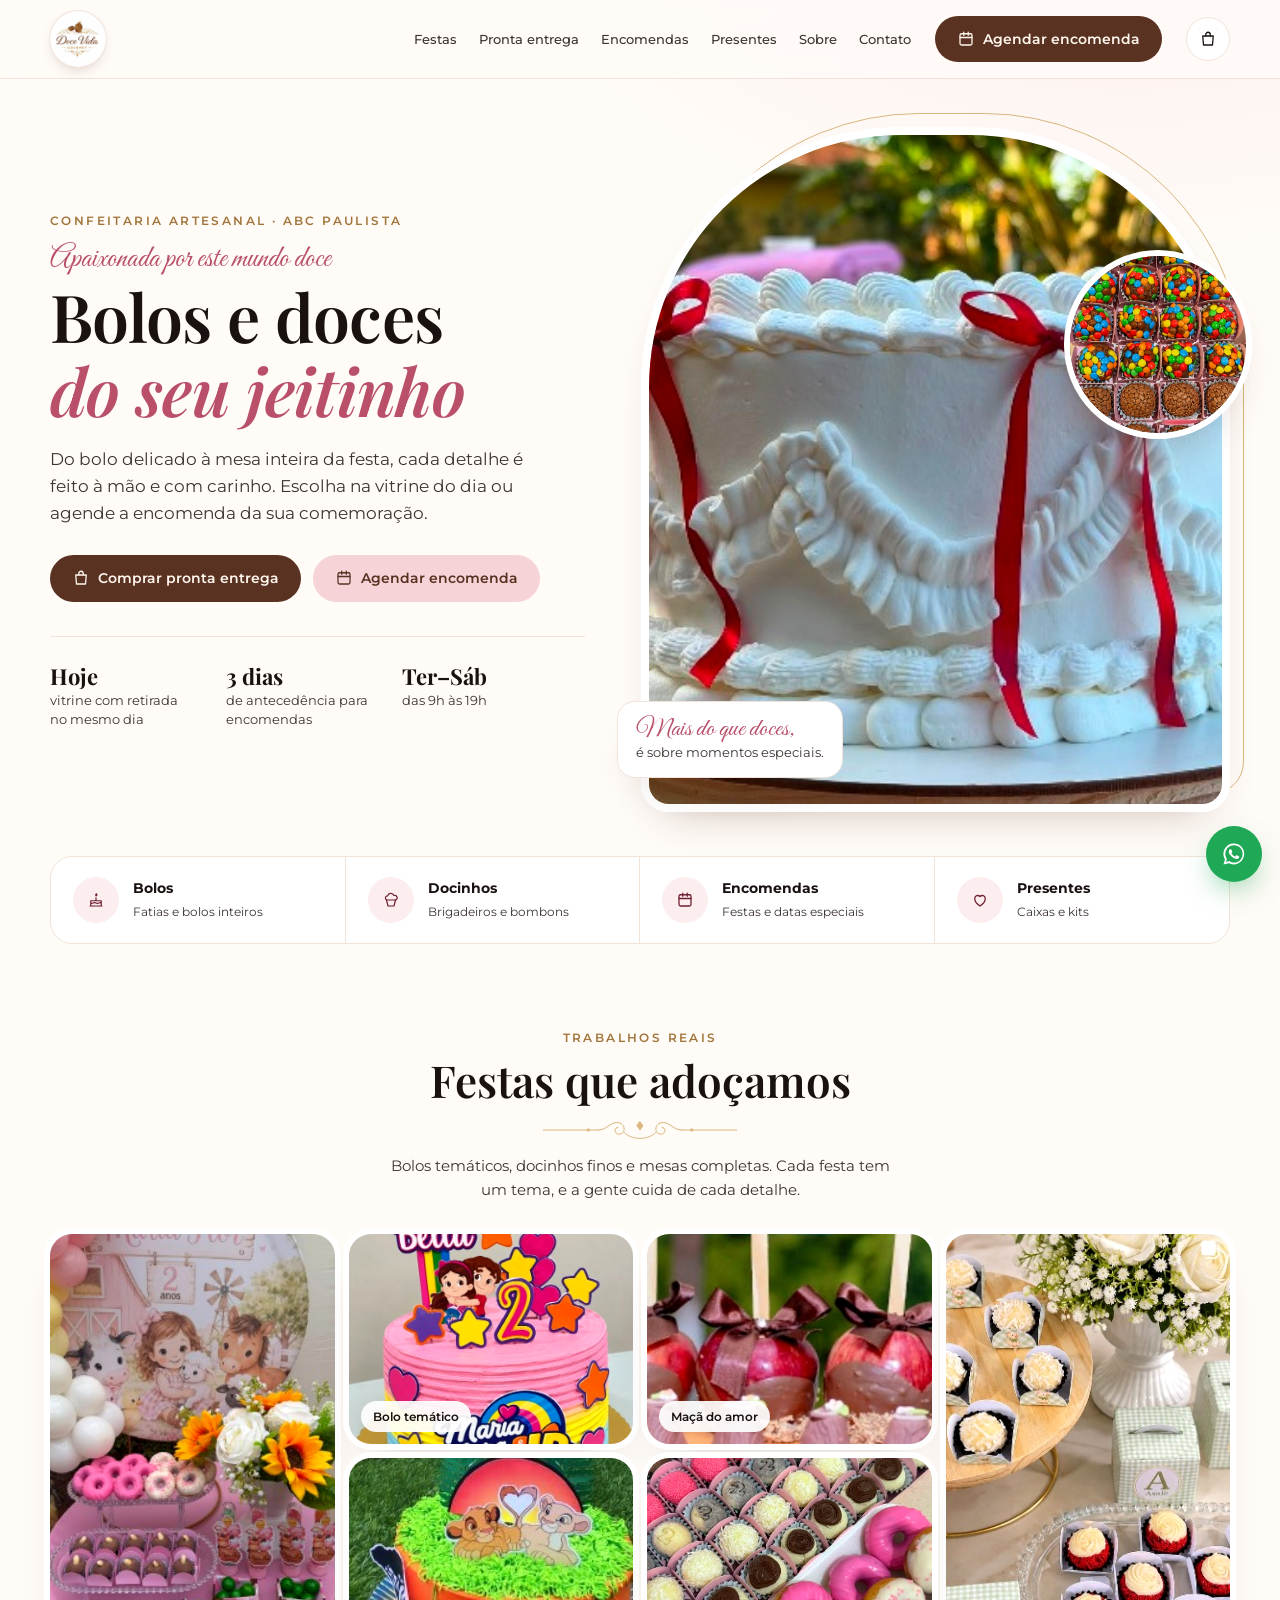
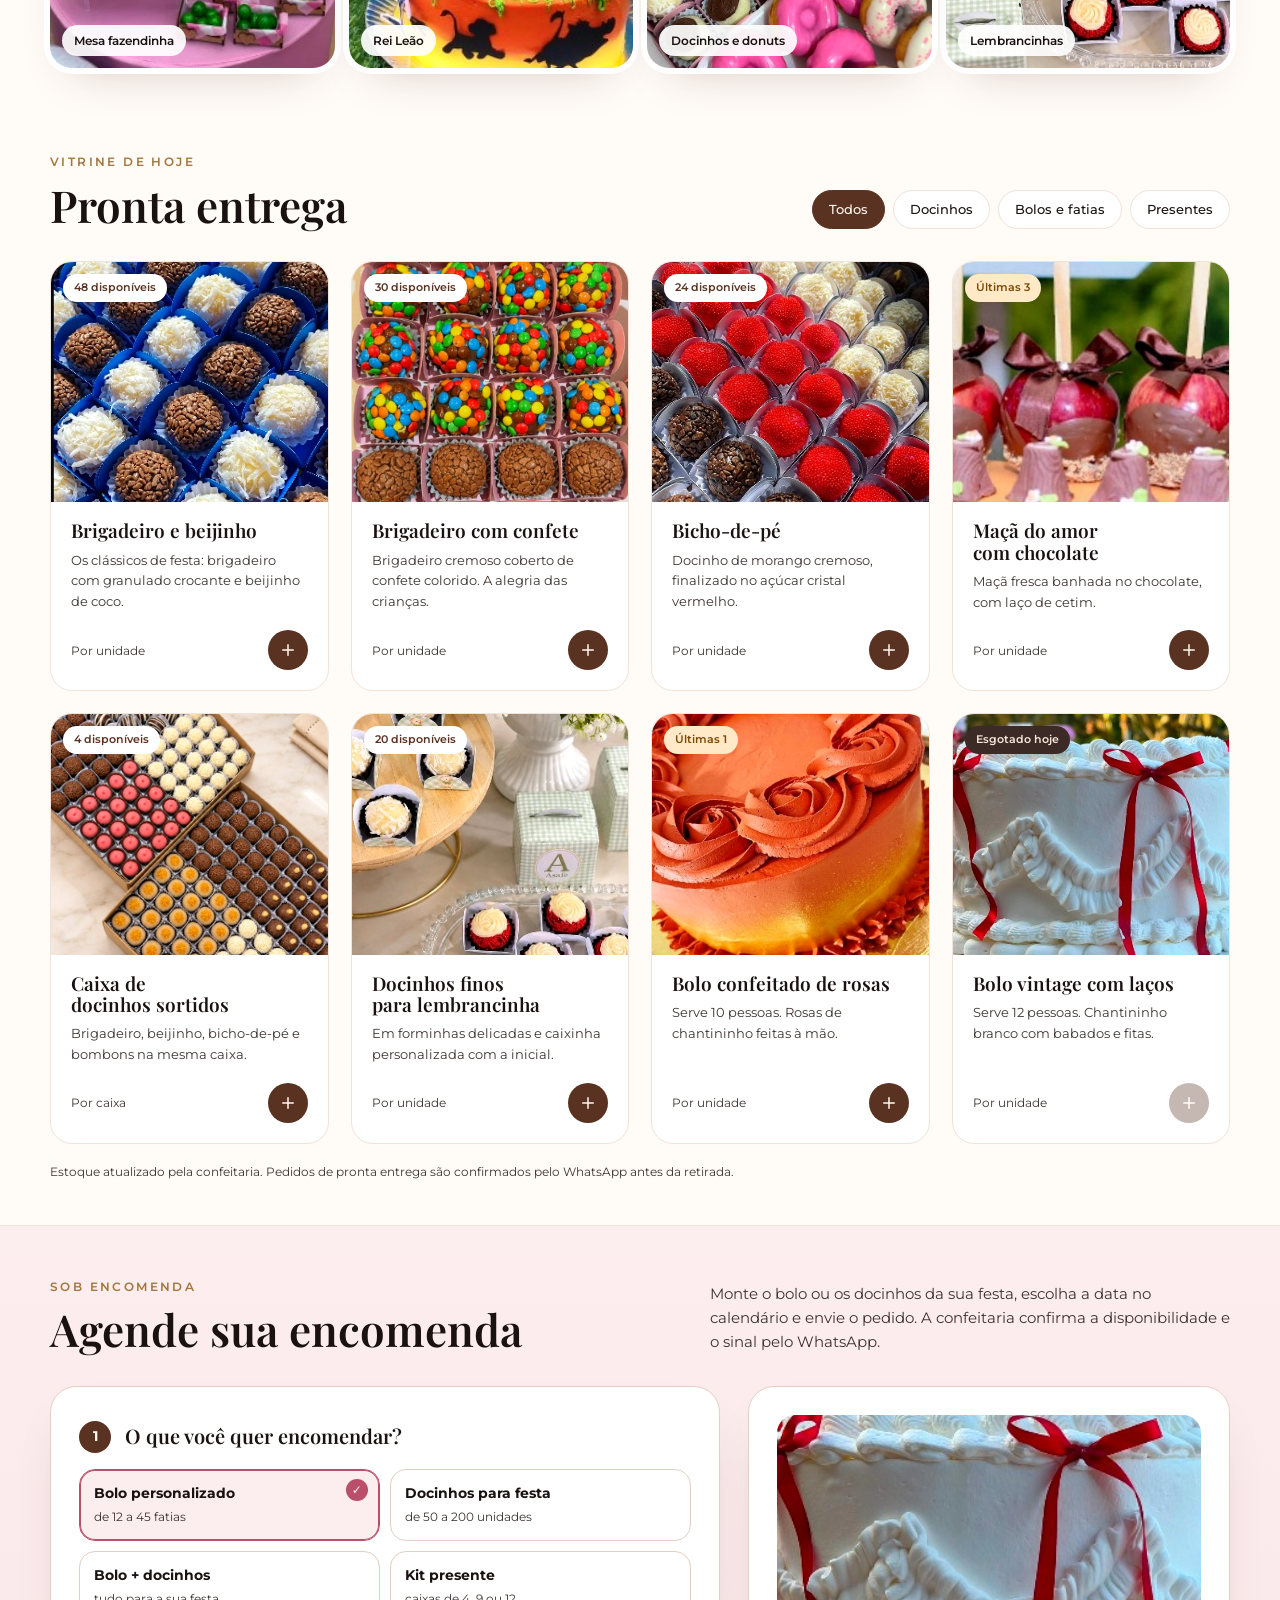
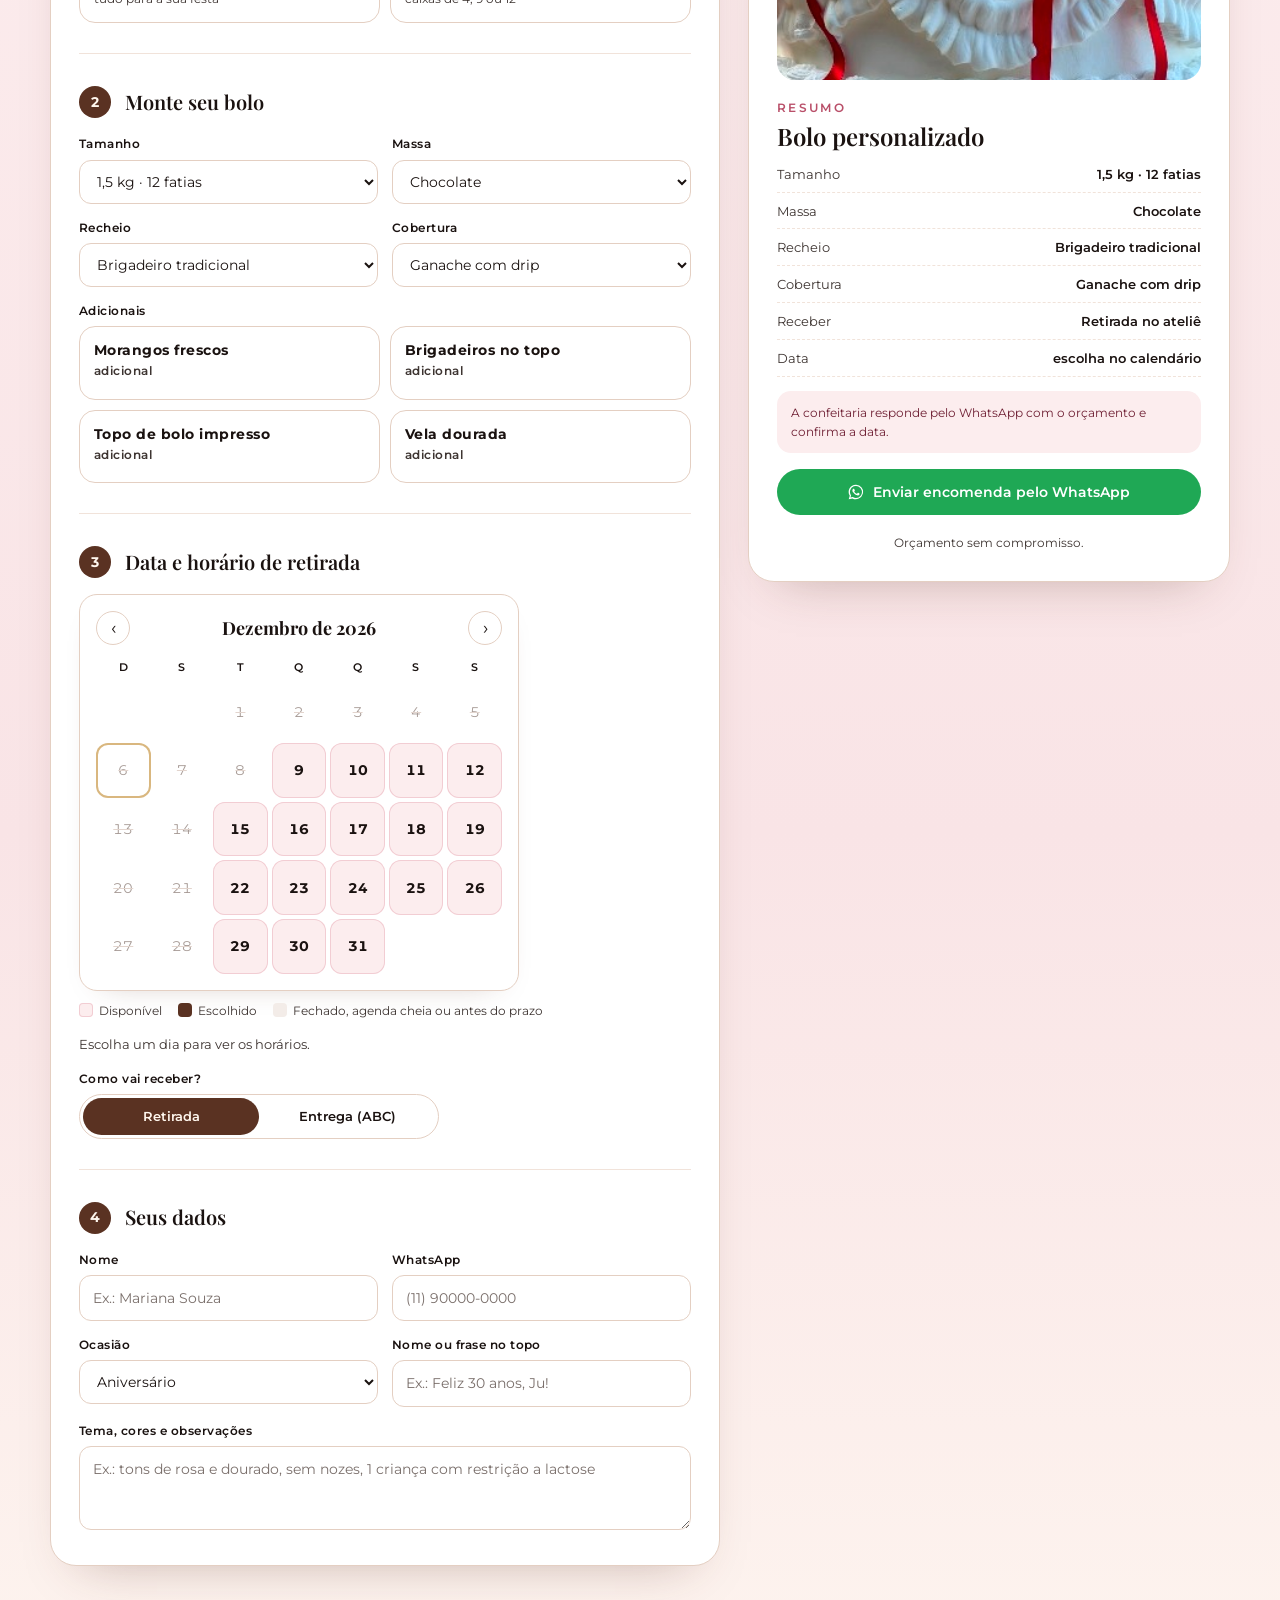
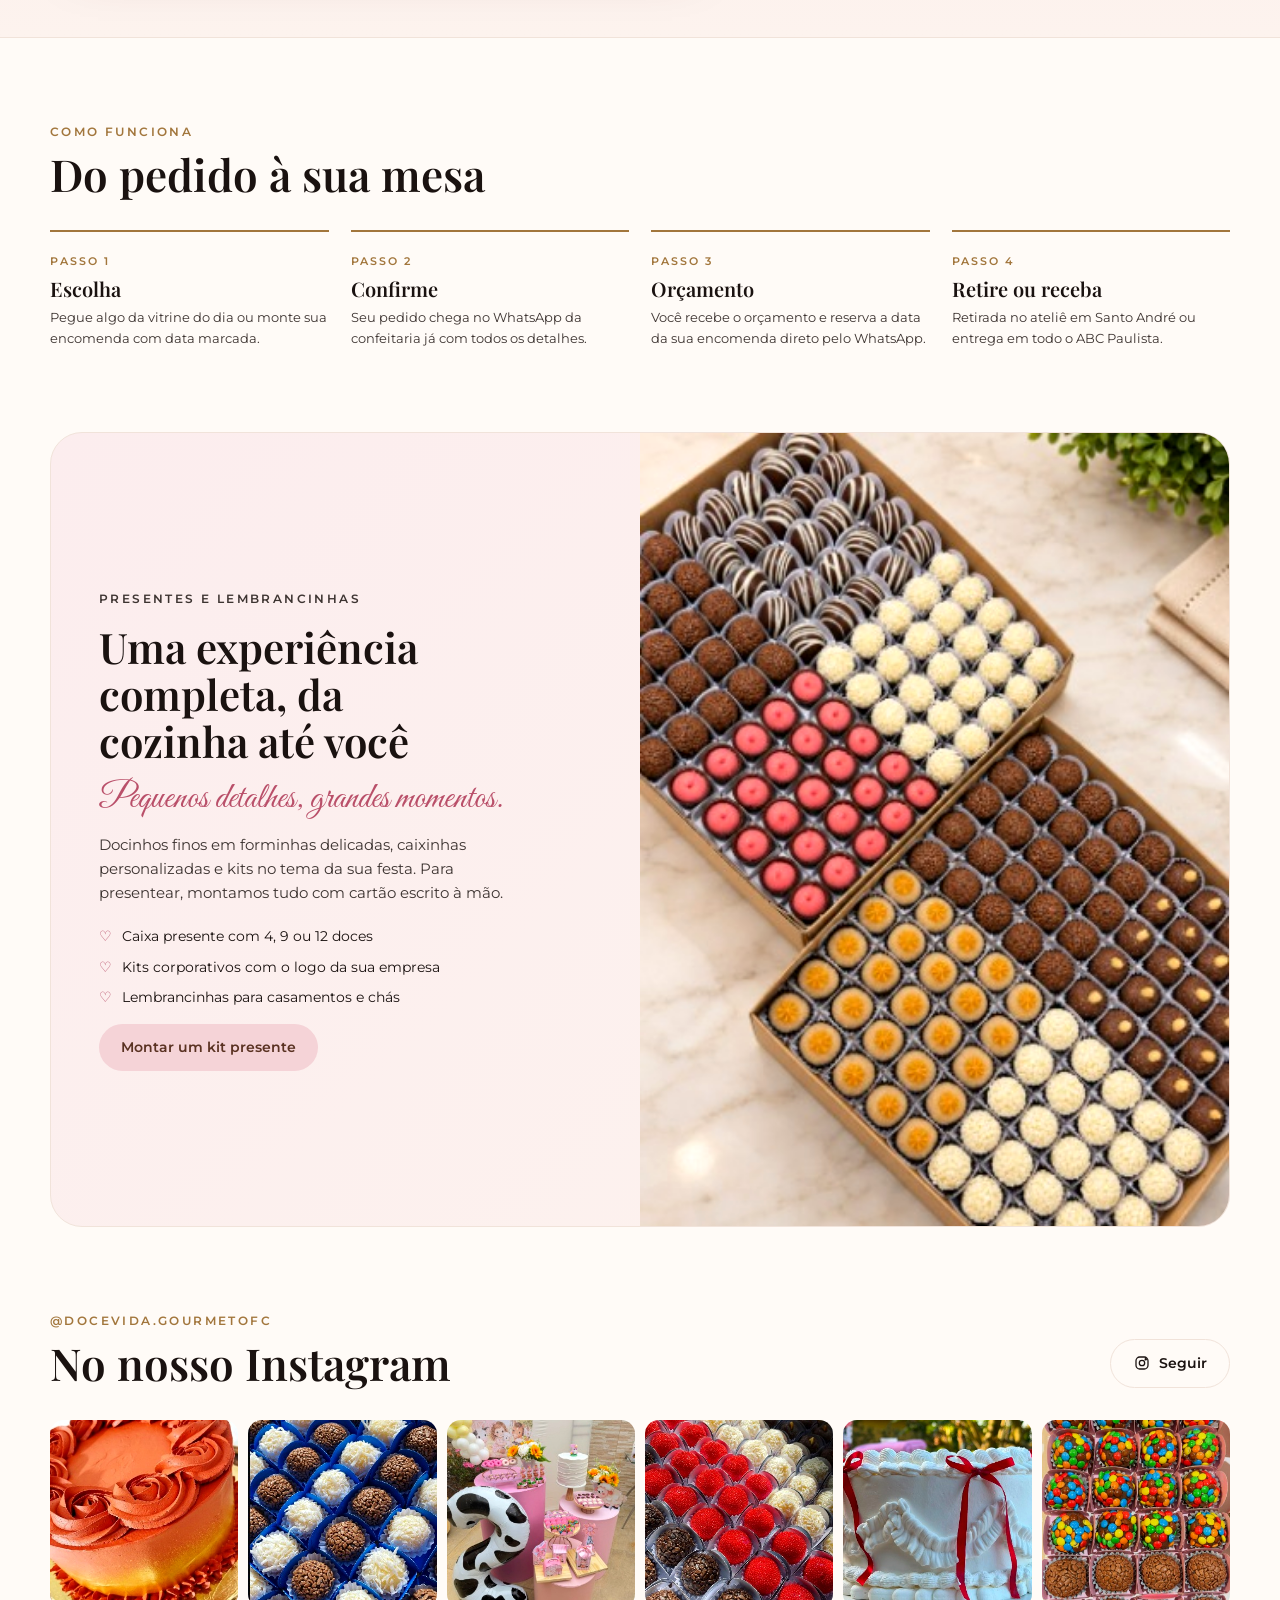
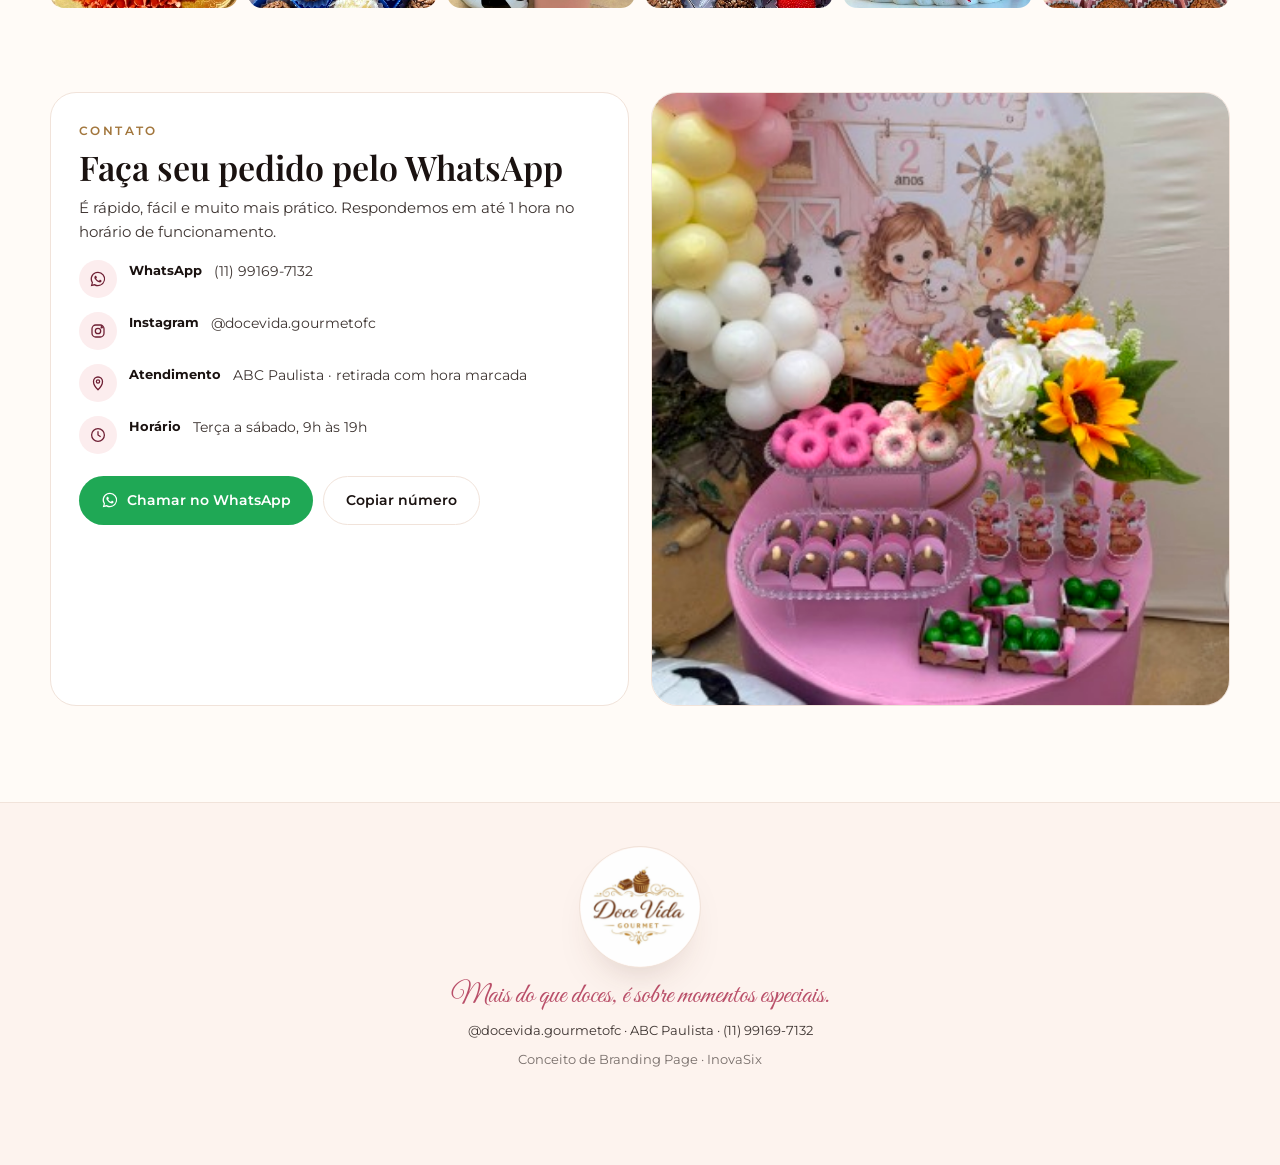
==== doce-vida-gourmet/doce-vida-gourmet/index.html @ 2904f9d8 "doce vida" ====
<!DOCTYPE html>
<html lang="pt-BR">
<head>
<meta charset="UTF-8">
<meta name="viewport" content="width=device-width, initial-scale=1, viewport-fit=cover">
<title>Doce Vida Gourmet | Bolos e doces do seu jeitinho</title>
<meta name="description" content="Confeitaria artesanal no ABC Paulista. Bolos, docinhos e mesas de festa feitos com carinho. Pronta entrega e encomendas pelo WhatsApp.">
<meta name="theme-color" content="#FFFBF7">
<link rel="icon" type="image/png" href="img/favicon-dv.png">
<link rel="apple-touch-icon" href="img/logo-dv.png">
<link rel="preconnect" href="https://fonts.googleapis.com">
<link rel="stylesheet" href="https://fonts.googleapis.com/css2?family=Playfair+Display:ital,wght@0,500;0,600;0,700;1,500&family=Montserrat:wght@400;500;600;700&family=Great+Vibes&display=swap">
<link rel="stylesheet" href="css/style.css?v=5">
</head>
<body>
<svg width="0" height="0" style="position:absolute" aria-hidden="true">
  <symbol id="i-bag" viewBox="0 0 24 24" fill="none" stroke="currentColor" stroke-width="1.7" stroke-linecap="round" stroke-linejoin="round"><path d="M5 8h14l-1 12H6L5 8z"/><path d="M9 8V6a3 3 0 0 1 6 0v2"/></symbol>
  <symbol id="i-cake" viewBox="0 0 24 24" fill="none" stroke="currentColor" stroke-width="1.6" stroke-linecap="round" stroke-linejoin="round"><path d="M4 20h16M5 20v-7h14v7M5 16c2 1.5 4-1.5 7 0s5-1.5 7 0M12 13V9M12 6.5c-.8-1-.3-2 .5-2.8.3 1 1 1.5.4 2.6"/></symbol>
  <symbol id="i-cup" viewBox="0 0 24 24" fill="none" stroke="currentColor" stroke-width="1.6" stroke-linecap="round" stroke-linejoin="round"><path d="M6 12h12l-2 8H8l-2-8z"/><path d="M6 12a3 3 0 0 1 1.5-5.6A4.5 4.5 0 0 1 16 6a3 3 0 0 1 2 6"/></symbol>
  <symbol id="i-heart" viewBox="0 0 24 24" fill="none" stroke="currentColor" stroke-width="1.7" stroke-linecap="round" stroke-linejoin="round"><path d="M12 20s-7-4.4-7-10a4 4 0 0 1 7-2.6A4 4 0 0 1 19 10c0 5.6-7 10-7 10z"/></symbol>
  <symbol id="i-cal" viewBox="0 0 24 24" fill="none" stroke="currentColor" stroke-width="1.7" stroke-linecap="round" stroke-linejoin="round"><rect x="4" y="5" width="16" height="15" rx="2"/><path d="M4 10h16M9 3v4M15 3v4"/></symbol>
  <symbol id="i-pin" viewBox="0 0 24 24" fill="none" stroke="currentColor" stroke-width="1.7" stroke-linecap="round" stroke-linejoin="round"><path d="M12 21s-6-5.5-6-11a6 6 0 0 1 12 0c0 5.5-6 11-6 11z"/><circle cx="12" cy="10" r="2.2"/></symbol>
  <symbol id="i-clock" viewBox="0 0 24 24" fill="none" stroke="currentColor" stroke-width="1.7" stroke-linecap="round"><circle cx="12" cy="12" r="8.5"/><path d="M12 7.5V12l3 2"/></symbol>
  <symbol id="i-ig" viewBox="0 0 24 24" fill="none" stroke="currentColor" stroke-width="1.7"><rect x="4" y="4" width="16" height="16" rx="5"/><circle cx="12" cy="12" r="3.6"/><circle cx="17" cy="7" r=".8" fill="currentColor"/></symbol>
  <symbol id="i-zap" viewBox="0 0 24 24" fill="currentColor"><path d="M12 2.2a9.7 9.7 0 0 0-8.3 14.8L2.3 21.8l4.9-1.3A9.7 9.7 0 1 0 12 2.2zm0 17.7c-1.5 0-3-.4-4.2-1.2l-.3-.2-2.9.8.8-2.8-.2-.3a8 8 0 1 1 6.8 3.7zm4.4-6c-.2-.1-1.4-.7-1.7-.8-.2-.1-.4-.1-.5.1l-.8 1c-.1.2-.3.2-.5.1a6.5 6.5 0 0 1-3.2-2.8c-.2-.4.2-.4.7-1.3.1-.1 0-.3 0-.4l-.8-1.8c-.2-.5-.4-.4-.5-.4h-.5c-.2 0-.4.1-.6.3-.2.2-.8.8-.8 2s.8 2.3 1 2.5c.1.2 1.6 2.5 4 3.5 1.5.6 2 .7 2.8.6.5-.1 1.4-.6 1.6-1.1.2-.6.2-1 .1-1.1l-.3-.3z"/></symbol>
  <symbol id="i-plus" viewBox="0 0 24 24" fill="none" stroke="currentColor" stroke-width="2" stroke-linecap="round"><path d="M12 5v14M5 12h14"/></symbol>
  <symbol id="orn" viewBox="0 0 240 28" fill="none" stroke="currentColor" stroke-width="1.2" stroke-linecap="round">
    <path d="M4 14h66"/><path d="M236 14h-66"/>
    <path d="M70 14c10 0 14-9 22-9 6 0 9 4 9 8s-3 6-6 6-5-2-5-4.5 2-3.5 3.5-3.5"/>
    <path d="M170 14c-10 0-14-9-22-9-6 0-9 4-9 8s3 6 6 6 5-2 5-4.5-2-3.5-3.5-3.5"/>
    <path d="M101 17c5 5 12 7 19 7s14-2 19-7"/>
    <path d="M120 4l3.5 5-3.5 5-3.5-5z" fill="currentColor"/>
    <circle cx="58" cy="14" r="1.4" fill="currentColor"/><circle cx="182" cy="14" r="1.4" fill="currentColor"/>
  </symbol>
</svg>

<header class="top">
  <div class="wrap nav">
    <a class="logo" href="#inicio" aria-label="Doce Vida Gourmet, início"><img src="img/logo-dv.png" alt="Doce Vida Gourmet" width="56" height="56"></a>
    <nav aria-label="Principal">
      <a href="#festas">Festas</a>
      <a href="#pronta">Pronta entrega</a>
      <a href="#encomendas">Encomendas</a>
      <a href="#embalagens">Presentes</a>
      <a href="#sobre">Sobre</a>
      <a href="#contato">Contato</a>
    </nav>
    <a class="btn btn-dark" href="#encomendas"><svg class="i"><use href="#i-cal"/></svg>Agendar encomenda</a>
    <button class="cartbtn" id="cartOpen" aria-label="Abrir sacola"><svg class="i"><use href="#i-bag"/></svg><b id="cartCount" hidden>0</b></button>
  </div>
</header>

<main class="wrap" id="inicio">
  <section class="hero">
    <div>
      <p class="eyebrow">Confeitaria artesanal · ABC Paulista</p>
      <p class="hello">Apaixonada por este mundo doce</p>
      <h1>Bolos e doces <em>do seu jeitinho</em></h1>
      <p class="lead">Do bolo delicado à mesa inteira da festa, cada detalhe é feito à mão e com carinho. Escolha na vitrine do dia ou agende a encomenda da sua comemoração.</p>
      <div class="ctas">
        <a class="btn btn-dark" href="#pronta"><svg class="i"><use href="#i-bag"/></svg>Comprar pronta entrega</a>
        <a class="btn btn-rosa" href="#encomendas"><svg class="i"><use href="#i-cal"/></svg>Agendar encomenda</a>
      </div>
      <div class="facts muted">
        <div><strong>Hoje</strong>vitrine com retirada no mesmo dia</div>
        <div><strong id="factLead">3 dias</strong>de antecedência para encomendas</div>
        <div><strong>Ter–Sáb</strong>das 9h às 19h</div>
      </div>
    </div>
    <div class="hero-img">
      <img class="main" src="img/real/bolo-laco.jpg" alt="Bolo branco confeitado em estilo vintage com laços de fita vermelha">
      <img class="mini" src="img/real/brig-confete.jpg" alt="Brigadeiros cobertos de confete colorido" loading="lazy">
      <div class="tag"><div class="script">Mais do que doces,</div><div class="muted" style="font-size:13px">é sobre momentos especiais.</div></div>
    </div>
  </section>

  <div class="cats">
    <a href="#pronta" data-jump="bolos"><span class="ic"><svg class="i"><use href="#i-cake"/></svg></span><div><strong>Bolos</strong><span>Fatias e bolos inteiros</span></div></a>
    <a href="#pronta" data-jump="doces"><span class="ic"><svg class="i"><use href="#i-cup"/></svg></span><div><strong>Docinhos</strong><span>Brigadeiros e bombons</span></div></a>
    <a href="#encomendas"><span class="ic"><svg class="i"><use href="#i-cal"/></svg></span><div><strong>Encomendas</strong><span>Festas e datas especiais</span></div></a>
    <a href="#embalagens"><span class="ic"><svg class="i"><use href="#i-heart"/></svg></span><div><strong>Presentes</strong><span>Caixas e kits</span></div></a>
  </div>

  <!-- FESTAS -->
  <section class="blk" id="festas">
    <div class="head center">
      <div>
        <p class="eyebrow">Trabalhos reais</p>
        <h2>Festas que adoçamos</h2>
        <div class="orn" aria-hidden="true"><svg><use href="#orn"/></svg></div>
        <p class="muted">Bolos temáticos, docinhos finos e mesas completas. Cada festa tem um tema, e a gente cuida de cada detalhe.</p>
      </div>
    </div>
    <div class="mosaic">
      <figure class="tall"><img src="img/real/mesa-fazenda2.jpg" alt="Mesa de festa rosa com tema fazendinha, donuts, docinhos e flores" loading="lazy"><figcaption>Mesa fazendinha</figcaption></figure>
      <figure><img src="img/real/bolo-bella.jpg" alt="Bolo colorido de aniversário com topo personalizado de arco-íris e estrelas" loading="lazy"><figcaption>Bolo temático</figcaption></figure>
      <figure><img src="img/real/maca.jpg" alt="Maçãs do amor com chocolate e laço marrom, ao lado de docinhos em forma de tronco" loading="lazy"><figcaption>Maçã do amor</figcaption></figure>
      <figure class="tall"><img src="img/real/bem-casados.jpg" alt="Docinhos finos em forminhas e caixinhas xadrez verde para lembrancinha" loading="lazy"><figcaption>Lembrancinhas</figcaption></figure>
      <figure><img src="img/real/bolo-leao.jpg" alt="Bolo com tema Rei Leão, grama de chantili e topo com Simba e Nala" loading="lazy"><figcaption>Rei Leão</figcaption></figure>
      <figure><img src="img/real/donuts.jpg" alt="Caixa com docinhos sortidos e mini donuts cor-de-rosa" loading="lazy"><figcaption>Docinhos e donuts</figcaption></figure>
    </div>
  </section>

  <!-- PRONTA ENTREGA -->
  <section class="blk" id="pronta">
    <div class="head">
      <div><p class="eyebrow">Vitrine de hoje</p><h2>Pronta entrega</h2></div>
      <div class="filters" role="group" aria-label="Filtrar vitrine">
        <button class="chip" data-f="todos" aria-pressed="true">Todos</button>
        <button class="chip" data-f="doces" aria-pressed="false">Docinhos</button>
        <button class="chip" data-f="bolos" aria-pressed="false">Bolos e fatias</button>
        <button class="chip" data-f="presentes" aria-pressed="false">Presentes</button>
      </div>
    </div>
    <div class="grid" id="vitrine"></div>
    <p class="note" id="stockNote">Estoque atualizado pela confeitaria. Pedidos de pronta entrega são confirmados pelo WhatsApp antes da retirada.</p>
  </section>

  <!-- ENCOMENDAS -->
  <section class="blk" id="encomendas">
    <div class="head">
      <div><p class="eyebrow">Sob encomenda</p><h2>Agende sua encomenda</h2></div>
      <p class="muted">Monte o bolo ou os docinhos da sua festa, escolha a data no calendário e envie o pedido. A confeitaria confirma a disponibilidade e o sinal pelo WhatsApp.</p>
    </div>
    <form class="enc" id="encForm" novalidate>
      <div class="panel">
        <div class="fset">
          <div class="step"><span class="n">1</span><h3>O que você quer encomendar?</h3></div>
          <div class="opts" id="optTipo"></div>
        </div>

        <div class="fset" id="fsBolo">
          <div class="step"><span class="n">2</span><h3>Monte seu bolo</h3></div>
          <div class="fields">
            <div class="f"><label for="tamanho">Tamanho</label><select id="tamanho"></select></div>
            <div class="f"><label for="massa">Massa</label><select id="massa"></select></div>
            <div class="f"><label for="recheio">Recheio</label><select id="recheio"></select></div>
            <div class="f"><label for="cobertura">Cobertura</label><select id="cobertura"></select></div>
            <div class="f full"><label>Adicionais</label><div class="opts" id="optExtras"></div></div>
          </div>
        </div>

        <div class="fset" id="fsDoces" hidden>
          <div class="step"><span class="n">2</span><h3>Escolha os docinhos</h3></div>
          <div class="fields">
            <div class="f"><label for="qtdDoces">Quantidade</label><select id="qtdDoces"></select></div>
            <div class="f"><label for="saborDoces">Sabores</label><select id="saborDoces"></select></div>
            <div class="f full"><label for="forminha">Forminha</label><select id="forminha"><option>Forminha kraft</option><option>Forminha rosa pétala</option><option>Forminha dourada</option></select></div>
          </div>
        </div>

        <div class="fset">
          <div class="step"><span class="n">3</span><h3>Data e horário de retirada</h3></div>
          <div class="fields">
            <div class="full">
              <div class="cal" id="cal" aria-label="Calendário de encomendas"></div>
              <div class="legend"><span><i class="lg-ok"></i>Disponível</span><span><i class="lg-sel"></i>Escolhido</span><span><i class="lg-off"></i>Fechado, agenda cheia ou antes do prazo</span></div>
              <div class="slots" id="slots" role="group" aria-label="Horário"></div>
              <div class="err" id="errData" hidden>Escolha uma data e um horário.</div>
            </div>
            <div class="f full"><label>Como vai receber?</label>
              <div class="seg" style="max-width:360px" role="group" aria-label="Forma de entrega">
                <button type="button" id="encRet" aria-pressed="true">Retirada</button>
                <button type="button" id="encEnt" aria-pressed="false">Entrega (ABC)</button>
              </div>
            </div>
            <div class="f full" id="encEndWrap" hidden><label for="encEnd">Endereço de entrega</label><input id="encEnd" placeholder="Rua, número, bairro e cidade" autocomplete="street-address"></div>
          </div>
        </div>

        <div class="fset">
          <div class="step"><span class="n">4</span><h3>Seus dados</h3></div>
          <div class="fields">
            <div class="f"><label for="nome">Nome</label><input id="nome" autocomplete="name" placeholder="Ex.: Mariana Souza"><div class="err" id="errNome" hidden>Informe seu nome.</div></div>
            <div class="f"><label for="fone">WhatsApp</label><input id="fone" inputmode="tel" autocomplete="tel" placeholder="(11) 90000-0000"><div class="err" id="errFone" hidden>Informe um telefone com DDD.</div></div>
            <div class="f"><label for="ocasiao">Ocasião</label><select id="ocasiao"><option>Aniversário</option><option>Casamento</option><option>Chá de bebê / revelação</option><option>Batizado</option><option>Evento corporativo</option><option>Só porque sim</option></select></div>
            <div class="f"><label for="topo">Nome ou frase no topo</label><input id="topo" placeholder="Ex.: Feliz 30 anos, Ju!"></div>
            <div class="f full"><label for="obs">Tema, cores e observações</label><textarea id="obs" placeholder="Ex.: tons de rosa e dourado, sem nozes, 1 criança com restrição a lactose"></textarea></div>
          </div>
        </div>
      </div>

      <aside class="panel sum" aria-label="Resumo da encomenda">
        <div class="ph"><img id="sumImg" src="img/real/bolo-laco.jpg" alt=""></div>
        <p class="eyebrow">Resumo</p>
        <h3 id="sumTitle" style="font-size:24px;margin-top:6px">Bolo personalizado</h3>
        <div class="lines" id="sumLines"></div>
        <div class="sinal" id="sumSinal"></div>
        <button class="btn btn-zap" type="submit" style="width:100%;justify-content:center;margin-top:16px"><svg class="i"><use href="#i-zap"/></svg>Enviar encomenda pelo WhatsApp</button>
        <p class="note" style="text-align:center">Orçamento sem compromisso.</p>
      </aside>
    </form>
  </section>

  <!-- COMO FUNCIONA -->
  <section class="blk" id="sobre">
    <div class="head"><div><p class="eyebrow">Como funciona</p><h2>Do pedido à sua mesa</h2></div></div>
    <ol class="process">
      <li><h3>Escolha</h3><p>Pegue algo da vitrine do dia ou monte sua encomenda com data marcada.</p></li>
      <li><h3>Confirme</h3><p>Seu pedido chega no WhatsApp da confeitaria já com todos os detalhes.</p></li>
      <li><h3>Orçamento</h3><p>Você recebe o orçamento e reserva a data da sua encomenda direto pelo WhatsApp.</p></li>
      <li><h3>Retire ou receba</h3><p>Retirada no ateliê em Santo André ou entrega em todo o ABC Paulista.</p></li>
    </ol>
  </section>

  <!-- EMBALAGENS -->
  <section class="blk" id="embalagens">
    <div class="band">
      <div class="tx">
        <p class="eyebrow">Presentes e lembrancinhas</p>
        <h2>Uma experiência completa, da cozinha até você</h2>
        <div class="script">Pequenos detalhes, grandes momentos.</div>
        <p>Docinhos finos em forminhas delicadas, caixinhas personalizadas e kits no tema da sua festa. Para presentear, montamos tudo com cartão escrito à mão.</p>
        <ul>
          <li>Caixa presente com 4, 9 ou 12 doces</li>
          <li>Kits corporativos com o logo da sua empresa</li>
          <li>Lembrancinhas para casamentos e chás</li>
        </ul>
        <div><a class="btn btn-rosa" href="#encomendas" data-tipo="kit">Montar um kit presente</a></div>
      </div>
      <img src="img/real/caixa-sortida.jpg" alt="Caixas com brigadeiros, bicho-de-pé, beijinhos e docinhos sortidos" loading="lazy">
    </div>
  </section>

  <!-- INSTAGRAM -->
  <section class="blk">
    <div class="head">
      <div><p class="eyebrow">@docevida.gourmetofc</p><h2>No nosso Instagram</h2></div>
      <a class="btn btn-ghost" href="https://instagram.com/docevida.gourmetofc" target="_blank" rel="noopener"><svg class="i"><use href="#i-ig"/></svg>Seguir</a>
    </div>
    <div class="insta">
      <a href="https://instagram.com/docevida.gourmetofc" target="_blank" rel="noopener"><img src="img/real/bolo-rosas.jpg" alt="Bolo confeitado com rosas de chantili em tons de laranja" loading="lazy"></a>
      <a href="https://instagram.com/docevida.gourmetofc" target="_blank" rel="noopener"><img src="img/real/brig-coco.jpg" alt="Brigadeiros e beijinhos em forminhas azuis" loading="lazy"></a>
      <a href="https://instagram.com/docevida.gourmetofc" target="_blank" rel="noopener"><img src="img/real/mesa-fazenda.jpg" alt="Mesa de aniversário de 2 anos com tema fazendinha" loading="lazy"></a>
      <a href="https://instagram.com/docevida.gourmetofc" target="_blank" rel="noopener"><img src="img/real/brig-vermelho.jpg" alt="Bicho-de-pé, brigadeiros e beijinhos sortidos" loading="lazy"></a>
      <a href="https://instagram.com/docevida.gourmetofc" target="_blank" rel="noopener"><img src="img/real/bolo-laco.jpg" alt="Bolo branco vintage com laços vermelhos" loading="lazy"></a>
      <a href="https://instagram.com/docevida.gourmetofc" target="_blank" rel="noopener"><img src="img/real/brig-confete.jpg" alt="Brigadeiros com confete colorido" loading="lazy"></a>
    </div>
  </section>

  <!-- ADMIN -->
  <section class="blk" id="painel" hidden>
    <div class="admin">
      <div class="head" style="margin-bottom:18px">
        <div><p class="eyebrow">Só a equipe vê esta área</p><h2>Painel da confeitaria</h2></div>
        <p class="muted">Atualize o estoque da vitrine e a agenda. As mudanças aparecem na hora para todos os clientes.</p>
      </div>
      <h3 style="font-size:20px;margin-bottom:10px">Vitrine de pronta entrega</h3>
      <div class="atable"><table><thead><tr><th>Produto</th><th>Em estoque</th><th>Visível</th><th></th></tr></thead><tbody id="admRows"></tbody></table></div>
      <div class="fields" style="margin-top:28px">
        <div class="f"><label for="admLead">Antecedência mínima (dias)</label><input id="admLead" type="number" min="1" max="30"></div>
        <div class="f"><label for="admBlock">Bloquear um dia na agenda</label><div style="display:flex;gap:8px"><input id="admBlock" type="date"><button type="button" class="btn btn-dark" id="admBlockBtn">Bloquear</button></div></div>
        <div class="f full"><label>Dias bloqueados</label><div class="filters" id="admBlocked"></div></div>
      </div>
      <button type="button" class="btn btn-dark" id="admSave" style="margin-top:22px">Salvar agenda</button>
    </div>
  </section>

  <!-- CONTATO -->
  <section class="blk" id="contato">
    <div class="contact">
      <div class="panel">
        <p class="eyebrow">Contato</p>
        <h2 style="font-size:34px;margin-top:8px">Faça seu pedido pelo WhatsApp</h2>
        <p class="muted" style="margin-top:10px">É rápido, fácil e muito mais prático. Respondemos em até 1 hora no horário de funcionamento.</p>
        <div class="kv">
          <div><span class="ic"><svg class="i"><use href="#i-zap"/></svg></span><div><b>WhatsApp</b><span id="zapNum" style="user-select:all">(11) 99169-7132</span></div></div>
          <div><span class="ic"><svg class="i"><use href="#i-ig"/></svg></span><div><b>Instagram</b><span>@docevida.gourmetofc</span></div></div>
          <div><span class="ic"><svg class="i"><use href="#i-pin"/></svg></span><div><b>Atendimento</b><span>ABC Paulista · retirada com hora marcada</span></div></div>
          <div><span class="ic"><svg class="i"><use href="#i-clock"/></svg></span><div><b>Horário</b><span>Terça a sábado, 9h às 19h</span></div></div>
        </div>
        <div style="display:flex;gap:10px;flex-wrap:wrap;margin-top:22px">
          <a class="btn btn-zap" href="https://wa.me/5511991697132?text=Ol%C3%A1%2C%20Doce%20Vida!%20Vim%20pelo%20site." target="_blank" rel="noopener"><svg class="i"><use href="#i-zap"/></svg>Chamar no WhatsApp</a>
          <button class="btn btn-ghost" type="button" id="copyNum">Copiar número</button>
        </div>
      </div>
      <div class="panel" style="padding:0;overflow:hidden"><img src="img/real/mesa-fazenda2.jpg" alt="Mesa de festa rosa com donuts, docinhos e flores" loading="lazy" style="width:100%;height:100%;object-fit:cover;min-height:280px;display:block"></div>
    </div>
  </section>
</main>

<footer>
  <img class="flogo" src="img/logo-dv.png" alt="Doce Vida Gourmet" width="120" height="120" loading="lazy">
  <p class="script">Mais do que doces, é sobre momentos especiais.</p>
  <p>@docevida.gourmetofc · ABC Paulista · (11) 99169-7132</p>
  <p style="opacity:.7;margin-top:8px">Conceito de Branding Page · InovaSix</p>
</footer>

<a class="fab" href="https://wa.me/5511991697132" target="_blank" rel="noopener" aria-label="Falar no WhatsApp"><svg><use href="#i-zap"/></svg></a>

<div class="scrim" id="scrim" hidden></div>
<aside class="drawer" id="drawer" hidden aria-label="Sacola de pronta entrega">
  <div class="dh"><h3>Sua sacola</h3><button class="xbtn" id="cartClose" aria-label="Fechar">✕</button></div>
  <div class="db" id="cartItems"></div>
  <div class="df" id="cartFoot">
    <div class="seg" role="group" aria-label="Forma de retirada">
      <button type="button" id="pRet" aria-pressed="true">Retirar hoje</button>
      <button type="button" id="pEnt" aria-pressed="false">Entrega (ABC)</button>
    </div>
    <div class="f"><label for="pNome">Seu nome</label><input id="pNome" autocomplete="name" placeholder="Ex.: Mariana Souza"></div>
    <div class="f" id="pEndWrap" hidden><label for="pEnd">Endereço</label><input id="pEnd" placeholder="Rua, número, bairro e cidade"></div>
    <div class="f"><label for="pHora">Horário de retirada/entrega</label><select id="pHora"></select></div>
    <div class="err" id="errCart" hidden>Informe seu nome para enviar.</div>
    <button class="btn btn-zap" id="cartSend" style="justify-content:center"><svg class="i"><use href="#i-zap"/></svg>Enviar pedido pelo WhatsApp</button>
  </div>
</aside>

<div class="modal" id="modal" hidden role="dialog" aria-modal="true" aria-labelledby="mTitle">
  <div class="box">
    <p class="eyebrow">Quase lá</p>
    <h3 id="mTitle" style="font-size:26px;margin:6px 0 10px">Seu pedido está pronto</h3>
    <p class="muted" style="font-size:14px;margin-bottom:12px">Toque em "Abrir WhatsApp" para enviar a mensagem abaixo para <b>(11) 99169-7132</b>. Se o WhatsApp não abrir, copie o texto e envie manualmente.</p>
    <pre id="mMsg"></pre>
    <div class="acts">
      <a class="btn btn-zap" id="mZap" href="#" target="_blank" rel="noopener"><svg class="i"><use href="#i-zap"/></svg>Abrir WhatsApp</a>
      <button class="btn btn-ghost" id="mCopy" type="button">Copiar mensagem</button>
      <button class="btn btn-ghost" id="mClose" type="button">Fechar</button>
    </div>
  </div>
</div>
<div class="toast" id="toast" hidden></div>

<script src="js/app.js?v=2"></script>
</body>
</html>
---- doce-vida-gourmet/doce-vida-gourmet/css/style.css ----
html,body{margin:0}
img{max-width:100%;filter:contrast(1.06) saturate(1.04)}
:root{
  color-scheme:light;
  --creme:#FFFBF7; --creme-2:#FDF3EE; --papel:#FFFFFF;
  --rosa:#F5D3D7; --rosa-2:#FCEDEE; --framboesa:#B94F69;
  --choco:#5A3222; --choco-2:#43241A; --ouro:#A2763C; --ouro-2:#D9B77F;
  --verde:#1FA855;
  --bg:var(--creme); --surface:var(--papel); --surface-2:var(--creme-2);
  --ink:#1A1210; --ink-2:#3D3431; --line:#F1E3DA;
  --accent:var(--choco); --on-accent:#FFF7EE;
  --pill:var(--rosa-2); --pill-ink:#6E1F33;
  --shadow:0 22px 44px -26px rgba(90,50,34,.35);
  --serif:"Playfair Display",Georgia,"Times New Roman",serif;
  --sans:"Montserrat",system-ui,-apple-system,"Segoe UI",sans-serif;
  --script:"Great Vibes","Brush Script MT",cursive;
}
[hidden]{display:none!important}
*{box-sizing:border-box}
html{scroll-behavior:smooth}
body{background:var(--bg) radial-gradient(900px 520px at 88% -120px,var(--rosa-2),transparent 70%) no-repeat;color:var(--ink);font-family:var(--sans);font-size:15px;line-height:1.6;padding-inline:16px}
.wrap{max-width:1180px;margin:0 auto}
h1,h2,h3{font-family:var(--serif);font-weight:600;line-height:1.12;text-wrap:balance;margin:0}
p{margin:0}
a{color:inherit}
button,input,select,textarea{font:inherit;color:inherit}
:focus-visible{outline:2px solid var(--ouro);outline-offset:3px;border-radius:6px}
.eyebrow{font-size:12px;letter-spacing:.2em;text-transform:uppercase;font-weight:600;color:var(--ouro)}
.muted{color:var(--ink-2)}
.btn{display:inline-flex;align-items:center;gap:8px;border:0;border-radius:999px;padding:12px 22px;font-weight:600;font-size:14px;cursor:pointer;text-decoration:none;transition:transform .15s,background .15s}
.btn:hover{transform:translateY(-1px)}
.btn-dark{background:var(--accent);color:var(--on-accent)}
.btn-rosa{background:var(--rosa);color:var(--choco)}
.btn-zap{background:var(--verde);color:#fff}
.btn-ghost{background:transparent;border:1.5px solid var(--line);color:var(--ink)}
.btn:disabled{opacity:.45;cursor:not-allowed;transform:none}
svg.i{width:18px;height:18px;flex:none}

/* header */
header.top{position:sticky;top:env(safe-area-inset-top,0px);z-index:30;background:color-mix(in srgb,var(--bg) 88%,transparent);backdrop-filter:blur(10px);border-bottom:1px solid var(--line);margin-inline:-16px;padding-inline:16px}
.nav{display:flex;align-items:center;gap:24px;height:78px}
.logo{display:block;line-height:0;flex:none}
.logo img{width:56px;height:56px;border-radius:50%;box-shadow:0 0 0 1px var(--line),0 6px 16px -8px rgba(90,50,34,.4);filter:none}
.nav nav{display:flex;gap:22px;margin-left:auto;font-size:13px;font-weight:500}
.nav nav a{text-decoration:none;color:var(--ink-2)}
.nav nav a:hover{color:var(--ink)}
.cartbtn{position:relative;background:var(--surface);border:1px solid var(--line);width:44px;height:44px;border-radius:50%;display:grid;place-items:center;cursor:pointer}
.cartbtn b{position:absolute;top:-4px;right:-4px;background:var(--framboesa);color:#fff;font-size:11px;min-width:20px;height:20px;border-radius:10px;display:grid;place-items:center;padding:0 5px}
@media (max-width:860px){.nav nav{display:none}.nav .btn-dark{margin-left:auto}}
@media (max-width:420px){.nav .btn-dark{display:none}.cartbtn{margin-left:auto}}

/* hero */
.hero{display:grid;grid-template-columns:1fr 1.1fr;gap:56px;align-items:center;padding-block:48px 44px}
.hero h1{font-size:clamp(38px,5.6vw,66px);letter-spacing:-.01em}
.hero h1 em{font-style:italic;color:var(--framboesa)}
.hero .hello{font-family:var(--script);font-size:30px;line-height:1;color:var(--framboesa);margin:14px 0 6px}
.hero .lead{font-size:17px;max-width:46ch;margin-top:18px;color:var(--ink-2)}
.hero .ctas{display:flex;flex-wrap:wrap;gap:12px;margin-top:28px}
.hero .facts{display:grid;grid-template-columns:repeat(3,auto);justify-content:start;gap:12px 32px;margin-top:34px;padding-top:24px;border-top:1px solid var(--line);font-size:13px;line-height:1.4}
.hero .facts div{max-width:16ch}
@media (max-width:420px){.hero .facts{gap:12px 18px;font-size:12px}}
.hero .facts strong{display:block;font-family:var(--serif);font-size:22px;color:var(--ink)}
.hero-img{position:relative;max-width:600px;justify-self:end;width:100%}
.hero-img::before{content:"";position:absolute;inset:-14px -14px 18px 18px;border:1px solid var(--ouro-2);border-radius:260px 260px 32px 32px;pointer-events:none}
.hero-img .main{position:relative;width:100%;aspect-ratio:.86;object-fit:cover;border-radius:260px 260px 28px 28px;border:8px solid var(--papel);box-shadow:var(--shadow);display:block}
.hero-img .mini{position:absolute;right:-22px;top:18%;width:32%;aspect-ratio:1;object-fit:cover;border-radius:50%;border:6px solid var(--papel);box-shadow:var(--shadow)}
.hero-img .tag{position:absolute;left:-24px;bottom:34px;background:var(--surface);border:1px solid var(--line);border-radius:18px;padding:14px 18px;box-shadow:var(--shadow);max-width:230px}
.hero-img .tag .script{font-family:var(--script);font-size:26px;line-height:1;color:var(--framboesa)}
@media (max-width:860px){.hero{grid-template-columns:1fr;gap:40px;padding-top:32px}.hero-img{max-width:520px;justify-self:center}.hero-img::before{inset:-10px 0 14px 10px}.hero-img .tag{left:0}.hero-img .mini{right:0}}
@media (max-width:480px){.hero-img::before{inset:-8px 0 12px 8px}.hero-img .mini{width:30%;top:10%}.hero-img .tag{bottom:18px;padding:10px 14px}}

/* ornamento */
.orn{color:var(--ouro-2);display:flex;justify-content:center;margin:14px 0 12px}
.orn svg{width:200px;height:24px}

/* galeria de festas */
.head.center{justify-content:center;text-align:center}
.head.center p{margin-inline:auto}
.mosaic{display:grid;grid-template-columns:repeat(4,1fr);grid-auto-rows:210px;gap:14px}
.mosaic figure{margin:0;position:relative;border-radius:22px;overflow:hidden;background:var(--surface-2);box-shadow:0 0 0 6px var(--papel),var(--shadow)}
.mosaic figure.tall{grid-row:span 2}
.mosaic img{width:100%;height:100%;object-fit:cover;display:block;transition:transform .6s}
.mosaic figure:hover img{transform:scale(1.04)}
.mosaic figcaption{position:absolute;left:12px;bottom:12px;background:rgba(255,255,255,.92);color:var(--ink);font-size:12px;font-weight:600;padding:6px 12px;border-radius:999px}
@media (max-width:860px){.mosaic{grid-template-columns:repeat(2,1fr);grid-auto-rows:180px}}
@media (max-width:420px){.mosaic{grid-auto-rows:150px;gap:10px}}

/* surgimento suave */
.rv{opacity:0;transform:translateY(18px);transition:opacity .7s ease,transform .7s ease}
.rv.in{opacity:1;transform:none}

/* category strip */
.cats{display:grid;grid-template-columns:repeat(4,1fr);border:1px solid var(--line);border-radius:22px;background:var(--surface);overflow:hidden}
.cats a{display:flex;align-items:center;gap:14px;padding:20px 22px;text-decoration:none;border-right:1px solid var(--line)}
.cats a:last-child{border-right:0}
.cats a:hover{background:var(--surface-2)}
.cats .ic{width:46px;height:46px;border-radius:50%;background:var(--pill);display:grid;place-items:center;color:var(--pill-ink);flex:none}
.cats strong{display:block;font-size:14px}
.cats span{font-size:12px;color:var(--ink-2)}
@media (max-width:860px){.cats{grid-template-columns:1fr 1fr}.cats a:nth-child(2){border-right:0}.cats a:nth-child(-n+2){border-bottom:1px solid var(--line)}}
@media (max-width:440px){.cats{grid-template-columns:1fr}.cats a{border-right:0;border-bottom:1px solid var(--line)}.cats a:last-child{border-bottom:0}}

section.blk{padding-block:84px 0}
.head{display:flex;flex-wrap:wrap;align-items:end;justify-content:space-between;gap:16px;margin-bottom:32px}
.head h2{font-size:clamp(30px,4vw,44px);margin-top:8px}
.head p{max-width:52ch}

/* vitrine */
.filters{display:flex;gap:8px;flex-wrap:wrap}
.chip{border:1px solid var(--line);background:var(--surface);border-radius:999px;padding:8px 16px;font-size:13px;cursor:pointer;font-weight:500}
.chip[aria-pressed="true"]{background:var(--accent);color:var(--on-accent);border-color:var(--accent)}
.grid{display:grid;grid-template-columns:repeat(auto-fill,minmax(250px,1fr));gap:22px}
.card{background:var(--surface);border:1px solid var(--line);border-radius:22px;overflow:hidden;display:flex;flex-direction:column}
.card .ph{position:relative;aspect-ratio:1.15;overflow:hidden;background:var(--surface-2)}
.card .ph img{width:100%;height:100%;object-fit:cover;display:block;transition:transform .5s}
.card:hover .ph img{transform:scale(1.04)}
.stock{position:absolute;top:12px;left:12px;font-size:11px;font-weight:600;padding:5px 11px;border-radius:999px;background:var(--papel);color:var(--choco)}
.stock.low{background:#FFE9C7;color:#7A4A06}
.stock.out{background:#3B2A25;color:#F4E6D8}
.card .bd{padding:18px 20px 20px;display:flex;flex-direction:column;gap:8px;flex:1}
.card h3{font-size:19px}
.card .desc{font-size:13px;color:var(--ink-2)}
.card .row{display:flex;align-items:center;justify-content:space-between;margin-top:auto;padding-top:10px}
.price{font-family:var(--serif);font-size:21px;font-weight:600;font-variant-numeric:tabular-nums}
.price small{font-family:var(--sans);font-size:12px;color:var(--ink-2);font-weight:500}
.qty{display:inline-flex;align-items:center;border:1px solid var(--line);border-radius:999px;overflow:hidden}
.qty button{width:34px;height:34px;border:0;background:transparent;cursor:pointer;font-size:17px}
.qty span{min-width:22px;text-align:center;font-weight:600;font-variant-numeric:tabular-nums}
.add{width:40px;height:40px;border-radius:50%;border:0;background:var(--accent);color:var(--on-accent);display:grid;place-items:center;cursor:pointer}
.add:disabled{opacity:.35;cursor:not-allowed}
.note{font-size:12px;color:var(--ink-2);margin-top:18px}

/* encomenda */
.enc{display:grid;grid-template-columns:1.25fr .9fr;gap:28px;align-items:start}
@media (max-width:960px){.enc{grid-template-columns:1fr}}
.panel{background:var(--surface);border:1px solid var(--line);border-radius:26px;padding:28px}
@media (max-width:520px){.panel{padding:20px}}
.step{display:flex;gap:14px;align-items:baseline;margin:6px 0 16px}
.step .n{font-family:var(--serif);font-style:italic;color:var(--ouro);font-size:20px}
.step h3{font-size:20px}
.fset + .fset{margin-top:30px;padding-top:26px;border-top:1px dashed var(--line)}
.opts{display:grid;grid-template-columns:repeat(auto-fill,minmax(160px,1fr));gap:10px}
#optTipo,#optExtras{grid-template-columns:repeat(2,1fr)}
@media (max-width:420px){#optTipo,#optExtras{grid-template-columns:1fr}}
.opt{position:relative}
.opt input{position:absolute;opacity:0;inset:0;cursor:pointer}
.opt label{display:block;border:1.5px solid var(--line);border-radius:16px;padding:12px 14px;cursor:pointer;height:100%;background:var(--bg)}
.opt label b{display:block;font-size:14px}
.opt label small{color:var(--ink-2);font-size:12px}
.opt input:checked + label{border-color:var(--framboesa);background:var(--pill)}
.opt input:focus-visible + label{outline:2px solid var(--ouro);outline-offset:2px}
.fields{display:grid;grid-template-columns:1fr 1fr;gap:14px}
.fields .full{grid-column:1/-1}
@media (max-width:520px){.fields{grid-template-columns:1fr}}
.f label{display:block;font-size:12px;font-weight:600;letter-spacing:.04em;margin-bottom:6px;color:var(--ink-2)}
.f input,.f select,.f textarea{width:100%;border:1.5px solid var(--line);background:var(--bg);border-radius:12px;padding:11px 13px;font-size:14px}
.f textarea{min-height:84px;resize:vertical}
.f input:focus,.f select:focus,.f textarea:focus{outline:none;border-color:var(--framboesa)}
.err{color:#C23B52;font-size:12px;margin-top:6px}

/* calendar */
.cal{max-width:440px;border:1px solid var(--line);border-radius:18px;padding:16px;background:var(--bg)}
.cal-h{display:flex;align-items:center;justify-content:space-between;margin-bottom:10px}
.cal-h strong{font-family:var(--serif);font-size:18px;text-transform:capitalize}
.cal-h button{width:34px;height:34px;border-radius:50%;border:1px solid var(--line);background:var(--surface);cursor:pointer}
.cal-g{display:grid;grid-template-columns:repeat(7,1fr);gap:4px;text-align:center}
.cal-g .dw{font-size:11px;font-weight:600;color:var(--ink-2);padding:4px 0;text-transform:uppercase;letter-spacing:.05em}
.cal-g button{aspect-ratio:1;border:0;border-radius:12px;background:transparent;cursor:pointer;font-size:14px;font-variant-numeric:tabular-nums;max-width:100%}
.cal-g button:hover:not(:disabled){background:var(--pill)}
.cal-g button:disabled{color:var(--ink-2);opacity:.35;cursor:not-allowed;text-decoration:line-through}
.cal-g button.sel{background:var(--accent);color:var(--on-accent)}
.cal-g button.today{box-shadow:inset 0 0 0 1.5px var(--ouro)}
.slots{display:flex;flex-wrap:wrap;gap:8px;margin-top:14px}
.legend{display:flex;gap:16px;flex-wrap:wrap;font-size:11px;color:var(--ink-2);margin-top:10px}

/* summary */
.sum{position:sticky;top:96px}
.sum .ph{border-radius:18px;overflow:hidden;aspect-ratio:1.6;margin-bottom:18px}
.sum .ph img{width:100%;height:100%;object-fit:cover}
.lines{display:grid;gap:8px;font-size:13px;margin:14px 0}
.lines div{display:flex;justify-content:space-between;gap:12px}
.lines span:last-child{text-align:right;font-weight:500}
.total{display:flex;justify-content:space-between;align-items:baseline;border-top:1px solid var(--line);padding-top:14px;margin-top:6px}
.total .price{font-size:28px}
.sinal{background:var(--pill);color:var(--pill-ink);border-radius:14px;padding:12px 14px;font-size:12px;margin-top:14px}

/* process */
.process{display:grid;grid-template-columns:repeat(4,1fr);gap:22px;counter-reset:s}
.process li{list-style:none;border-top:2px solid var(--ouro);padding-top:16px}
.process li::before{counter-increment:s;content:"Passo " counter(s);font-size:11px;letter-spacing:.18em;text-transform:uppercase;color:var(--ouro);font-weight:600}
.process h3{font-size:20px;margin:6px 0 6px}
.process p{font-size:13px;color:var(--ink-2)}
@media (max-width:860px){.process{grid-template-columns:1fr 1fr}}
@media (max-width:480px){.process{grid-template-columns:1fr}}
ol.process{padding:0;margin:0}

/* embalagem */
.band{background:linear-gradient(135deg,var(--rosa-2),var(--creme-2));color:var(--ink);border:1px solid var(--line);border-radius:32px;overflow:hidden;display:grid;grid-template-columns:1fr 1fr}
.band .tx{padding:52px 48px;display:flex;flex-direction:column;gap:16px;justify-content:center}
.band h2{font-size:clamp(28px,3.6vw,42px);color:var(--ink)}
.band .script{font-family:var(--script);font-size:36px;color:var(--framboesa);line-height:1}
.band p{color:var(--ink-2);max-width:44ch}
.band ul{padding:0;margin:4px 0 0;list-style:none;display:grid;gap:8px;font-size:14px}
.band li::before{content:"♡";color:var(--framboesa);margin-right:10px}
.band img{width:100%;height:100%;object-fit:cover;min-height:320px}
@media (max-width:860px){.band{grid-template-columns:1fr}.band .tx{padding:34px 26px}}

/* insta */
.insta{display:grid;grid-template-columns:repeat(6,1fr);gap:10px}
.insta a{display:block;border-radius:14px;overflow:hidden}
.insta img{width:100%;aspect-ratio:1;object-fit:cover;display:block;transition:transform .5s,opacity .3s}
.insta a:hover img{transform:scale(1.05);opacity:.92}
@media (max-width:700px){.insta{grid-template-columns:repeat(3,1fr)}}

/* identity */
.ident{display:grid;grid-template-columns:1.2fr 1fr 1fr;gap:22px}
@media (max-width:860px){.ident{grid-template-columns:1fr}}
.sw{display:flex;gap:12px;flex-wrap:wrap;margin-top:14px}
.sw div{text-align:center;font-size:11px;color:var(--ink-2)}
.sw i{display:block;width:54px;height:54px;border-radius:50%;border:1px solid var(--line);margin:0 auto 6px}
.typo .a{font-family:var(--serif);font-size:30px}
.typo .b{font-family:var(--sans);font-size:22px;font-weight:500}

/* contato / footer */
.contact{display:grid;grid-template-columns:1fr 1fr;gap:22px}
@media (max-width:760px){.contact{grid-template-columns:1fr}}
.kv{display:grid;gap:14px;margin-top:16px}
.kv div{display:flex;gap:12px;align-items:flex-start}
.kv .ic{width:38px;height:38px;border-radius:50%;background:var(--pill);color:var(--pill-ink);display:grid;place-items:center;flex:none}
.kv b{display:block;font-size:13px}
.kv span{font-size:14px;color:var(--ink-2)}
footer{margin-top:96px;background:var(--surface-2);border-top:1px solid var(--line);color:var(--ink-2);margin-inline:-16px;padding:44px 16px 96px;text-align:center;font-size:13px}
footer .flogo{width:120px;height:120px;border-radius:50%;display:block;margin:0 auto 14px;box-shadow:0 0 0 1px var(--line),var(--shadow);filter:none}
footer .script{font-family:var(--script);font-size:28px;color:var(--framboesa);line-height:1.1;margin-bottom:8px}

/* drawer */
.scrim{position:fixed;inset:0;background:rgba(30,12,8,.5);z-index:40}
.drawer{position:fixed;top:0;right:0;bottom:0;width:min(420px,100%);background:var(--surface);z-index:41;display:flex;flex-direction:column;box-shadow:-20px 0 50px -20px rgba(0,0,0,.4);padding-top:env(safe-area-inset-top,0px);padding-bottom:env(safe-area-inset-bottom,0px)}
.drawer .dh{display:flex;align-items:center;justify-content:space-between;padding:20px 22px;border-bottom:1px solid var(--line)}
.drawer .dh h3{font-size:22px}
.xbtn{width:36px;height:36px;border-radius:50%;border:1px solid var(--line);background:transparent;cursor:pointer}
.drawer .db{flex:1;overflow:auto;padding:18px 22px;display:grid;gap:14px;align-content:start}
.ci{display:grid;grid-template-columns:56px 1fr auto;gap:12px;align-items:center}
.ci img{width:56px;height:56px;border-radius:12px;object-fit:cover}
.ci b{font-size:14px;display:block}
.ci small{color:var(--ink-2);font-variant-numeric:tabular-nums}
.drawer .df{border-top:1px solid var(--line);padding:18px 22px;display:grid;gap:12px}
.seg{display:grid;grid-template-columns:1fr 1fr;border:1px solid var(--line);border-radius:999px;padding:3px}
.seg button{border:0;background:transparent;border-radius:999px;padding:8px;font-size:13px;font-weight:600;cursor:pointer}
.seg button[aria-pressed="true"]{background:var(--accent);color:var(--on-accent)}
.empty{text-align:center;padding:40px 10px;color:var(--ink-2)}
.empty .script{font-family:var(--script);font-size:34px;color:var(--framboesa)}

/* modal */
.modal{position:fixed;inset:0;z-index:50;display:grid;place-items:center;padding:16px;background:rgba(30,12,8,.55)}
.modal .box{background:var(--surface);border-radius:26px;max-width:520px;width:100%;padding:28px;max-height:90vh;overflow:auto}
.modal pre{white-space:pre-wrap;font-family:var(--sans);font-size:13px;background:var(--bg);border:1px solid var(--line);border-radius:14px;padding:14px;max-height:260px;overflow:auto;user-select:all}
.modal .acts{display:flex;flex-wrap:wrap;gap:10px;margin-top:16px}

/* admin */
.admin{border:1.5px dashed var(--ouro);border-radius:26px;padding:28px;background:var(--surface)}
.atable{overflow-x:auto}
.atable table{width:100%;border-collapse:collapse;font-size:13px;min-width:640px}
.atable th{text-align:left;font-size:11px;letter-spacing:.1em;text-transform:uppercase;color:var(--ink-2);padding:8px;border-bottom:1px solid var(--line)}
.atable td{padding:8px;border-bottom:1px solid var(--line);vertical-align:middle}
.atable input[type=number]{width:90px;border:1.5px solid var(--line);background:var(--bg);border-radius:10px;padding:7px 9px;font-variant-numeric:tabular-nums}
.toast{position:fixed;left:50%;bottom:calc(24px + env(safe-area-inset-bottom,0px));transform:translateX(-50%);background:var(--choco);color:#FFF4E8;padding:12px 20px;border-radius:999px;font-size:13px;z-index:60;box-shadow:var(--shadow)}
.fab{position:fixed;right:18px;bottom:calc(18px + env(safe-area-inset-bottom,0px));z-index:25;width:56px;height:56px;border-radius:50%;background:var(--verde);color:#fff;display:grid;place-items:center;box-shadow:0 12px 30px -10px rgba(31,168,85,.7);text-decoration:none}
.fab svg{width:26px;height:26px}

/* Branding page */
@media (prefers-reduced-motion:reduce){*{transition:none!important;scroll-behavior:auto!important}}

/* ---------- Agendamento: mais contraste ---------- */
html{overflow-x:clip}
:root{--line-2:#E4CFC2}
#encomendas{position:relative;padding-bottom:72px}
#encomendas::before{content:"";position:absolute;z-index:-1;top:44px;bottom:0;left:calc(50% - 50vw);right:calc(50% - 50vw);background:linear-gradient(180deg,var(--rosa-2),#F9E4E6 60%,var(--creme-2));border-block:1px solid var(--line)}
#encomendas .head{padding-top:12px}
#encomendas .panel{border-color:var(--line-2);box-shadow:0 24px 50px -30px rgba(90,50,34,.35)}
.step{align-items:center}
.step .n{width:32px;height:32px;border-radius:50%;background:var(--accent);color:var(--on-accent);display:grid;place-items:center;font-family:var(--sans);font-style:normal;font-weight:700;font-size:14px;flex:none}
.fset + .fset{border-top:1px solid var(--line)}
.opt label{background:var(--papel);border-color:var(--line-2);transition:border-color .15s,background .15s,box-shadow .15s}
.opt label:hover{border-color:var(--framboesa)}
.opt label b{color:var(--ink)}
.opt input:checked + label{border-color:var(--framboesa);background:var(--rosa-2);box-shadow:inset 0 0 0 1px var(--framboesa)}
.opt input:checked + label::after{content:"✓";position:absolute;top:10px;right:12px;width:22px;height:22px;border-radius:50%;background:var(--framboesa);color:#fff;font-size:12px;font-weight:700;display:grid;place-items:center}
.f label{color:var(--ink)}
.f input,.f select,.f textarea{background:var(--papel);border-color:var(--line-2)}
.f input::placeholder,.f textarea::placeholder{color:#7A6F6B}
.cal{background:var(--papel);border-color:var(--line-2);box-shadow:0 12px 30px -24px rgba(90,50,34,.4)}
.cal-h strong{text-transform:none}
.cal-h strong::first-letter{text-transform:uppercase}
.cal-h button{border-color:var(--line-2);color:var(--ink);font-size:18px;line-height:1}
.cal-h button:hover{background:var(--rosa-2)}
.cal-g .dw{color:var(--ink)}
.cal-g button:not(:disabled){background:var(--rosa-2);color:var(--ink);font-weight:700;box-shadow:inset 0 0 0 1px #F2CDD3}
.cal-g button:hover:not(:disabled){background:var(--rosa);}
.cal-g button:disabled{opacity:1;color:#A89C97;text-decoration-color:#E2D4CD}
.cal-g button.sel,.cal-g button.sel:hover{background:var(--accent);color:var(--on-accent);box-shadow:none}
.cal-g button.today{box-shadow:inset 0 0 0 2px var(--ouro-2)}
.legend{font-size:12px;color:var(--ink-2)}
.legend span{display:inline-flex;align-items:center;gap:6px}
.legend i{width:14px;height:14px;border-radius:4px;display:inline-block}
.lg-ok{background:var(--rosa-2);box-shadow:inset 0 0 0 1px #F2CDD3}
.lg-sel{background:var(--accent)}
.lg-off{background:#F3ECE8}
#slots .chip{border-color:var(--line-2);padding:9px 18px;font-weight:600}
#slots .chip:hover{border-color:var(--framboesa)}
.seg{border-color:var(--line-2);background:var(--papel)}
.sum .eyebrow{color:var(--framboesa)}
.lines div{border-bottom:1px dashed var(--line);padding-bottom:7px}
.lines span:first-child{color:var(--ink-2)}
.lines span:last-child{color:var(--ink);font-weight:600}
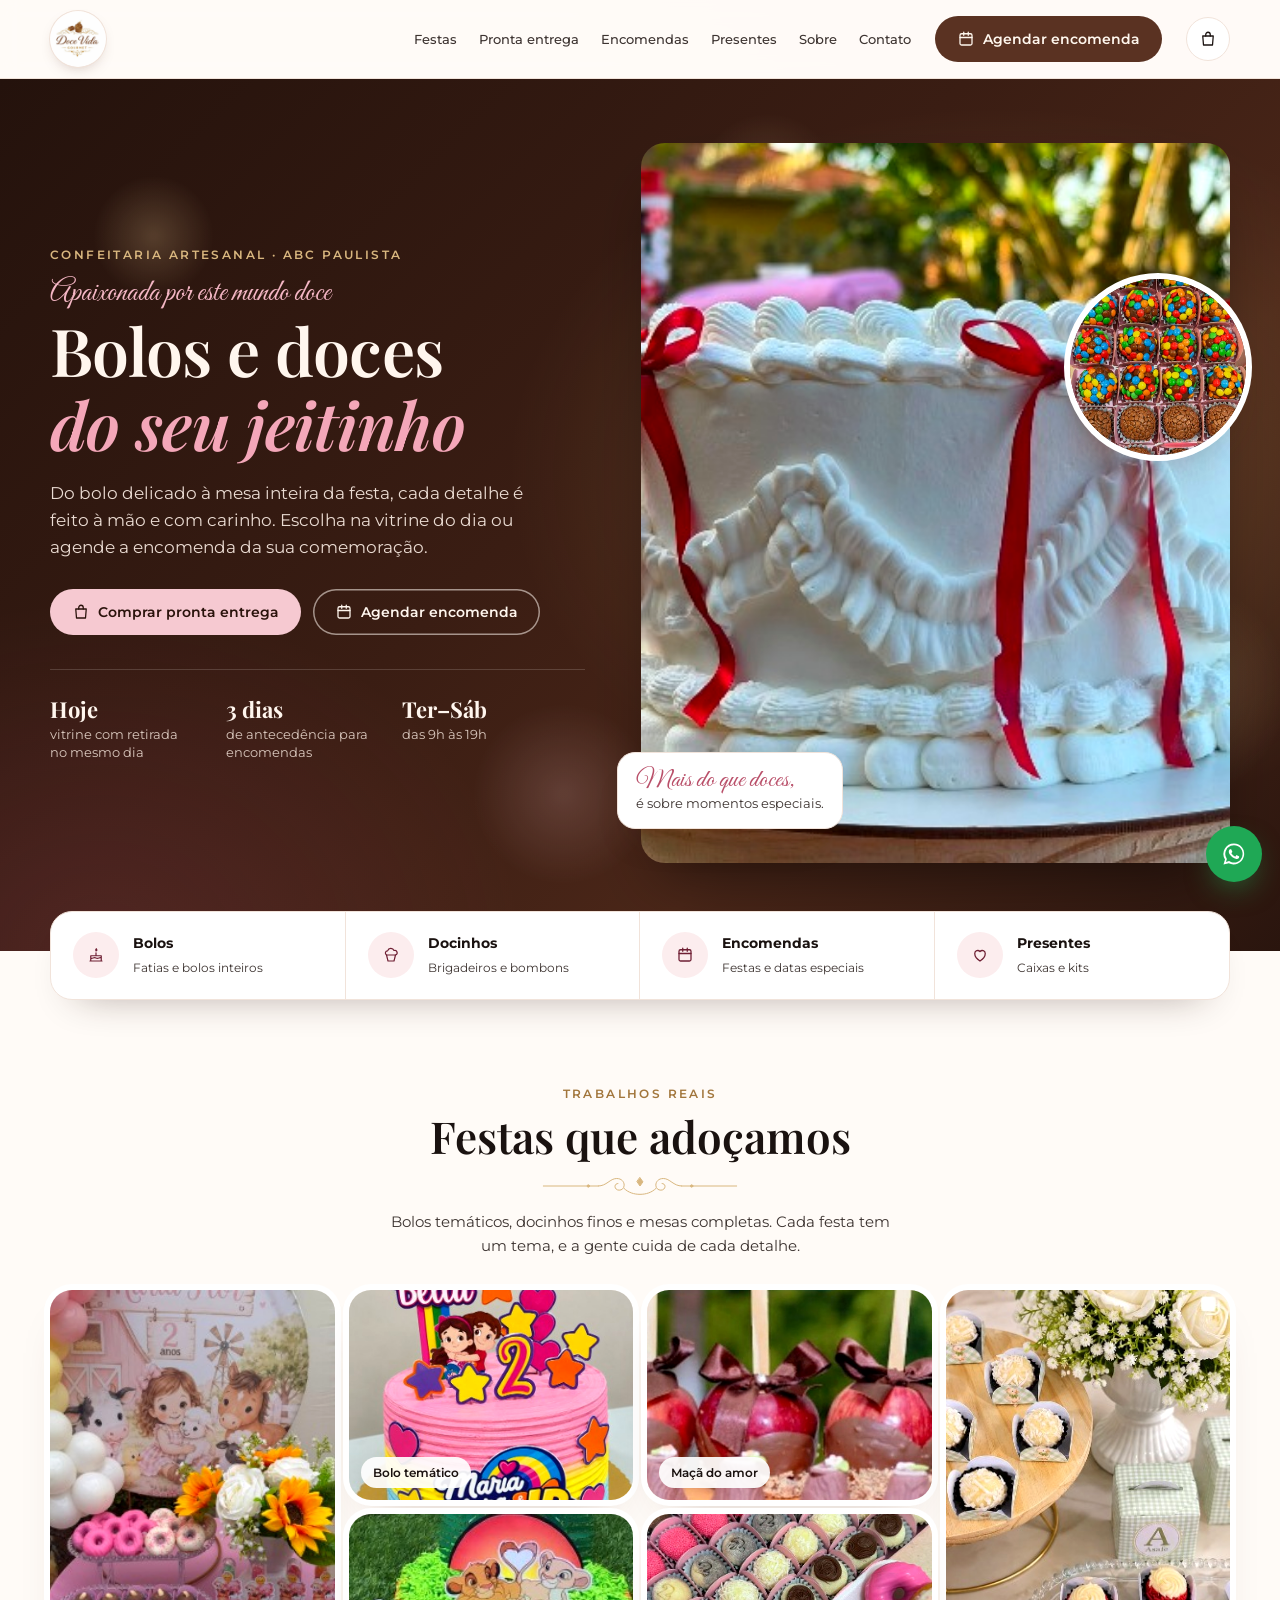
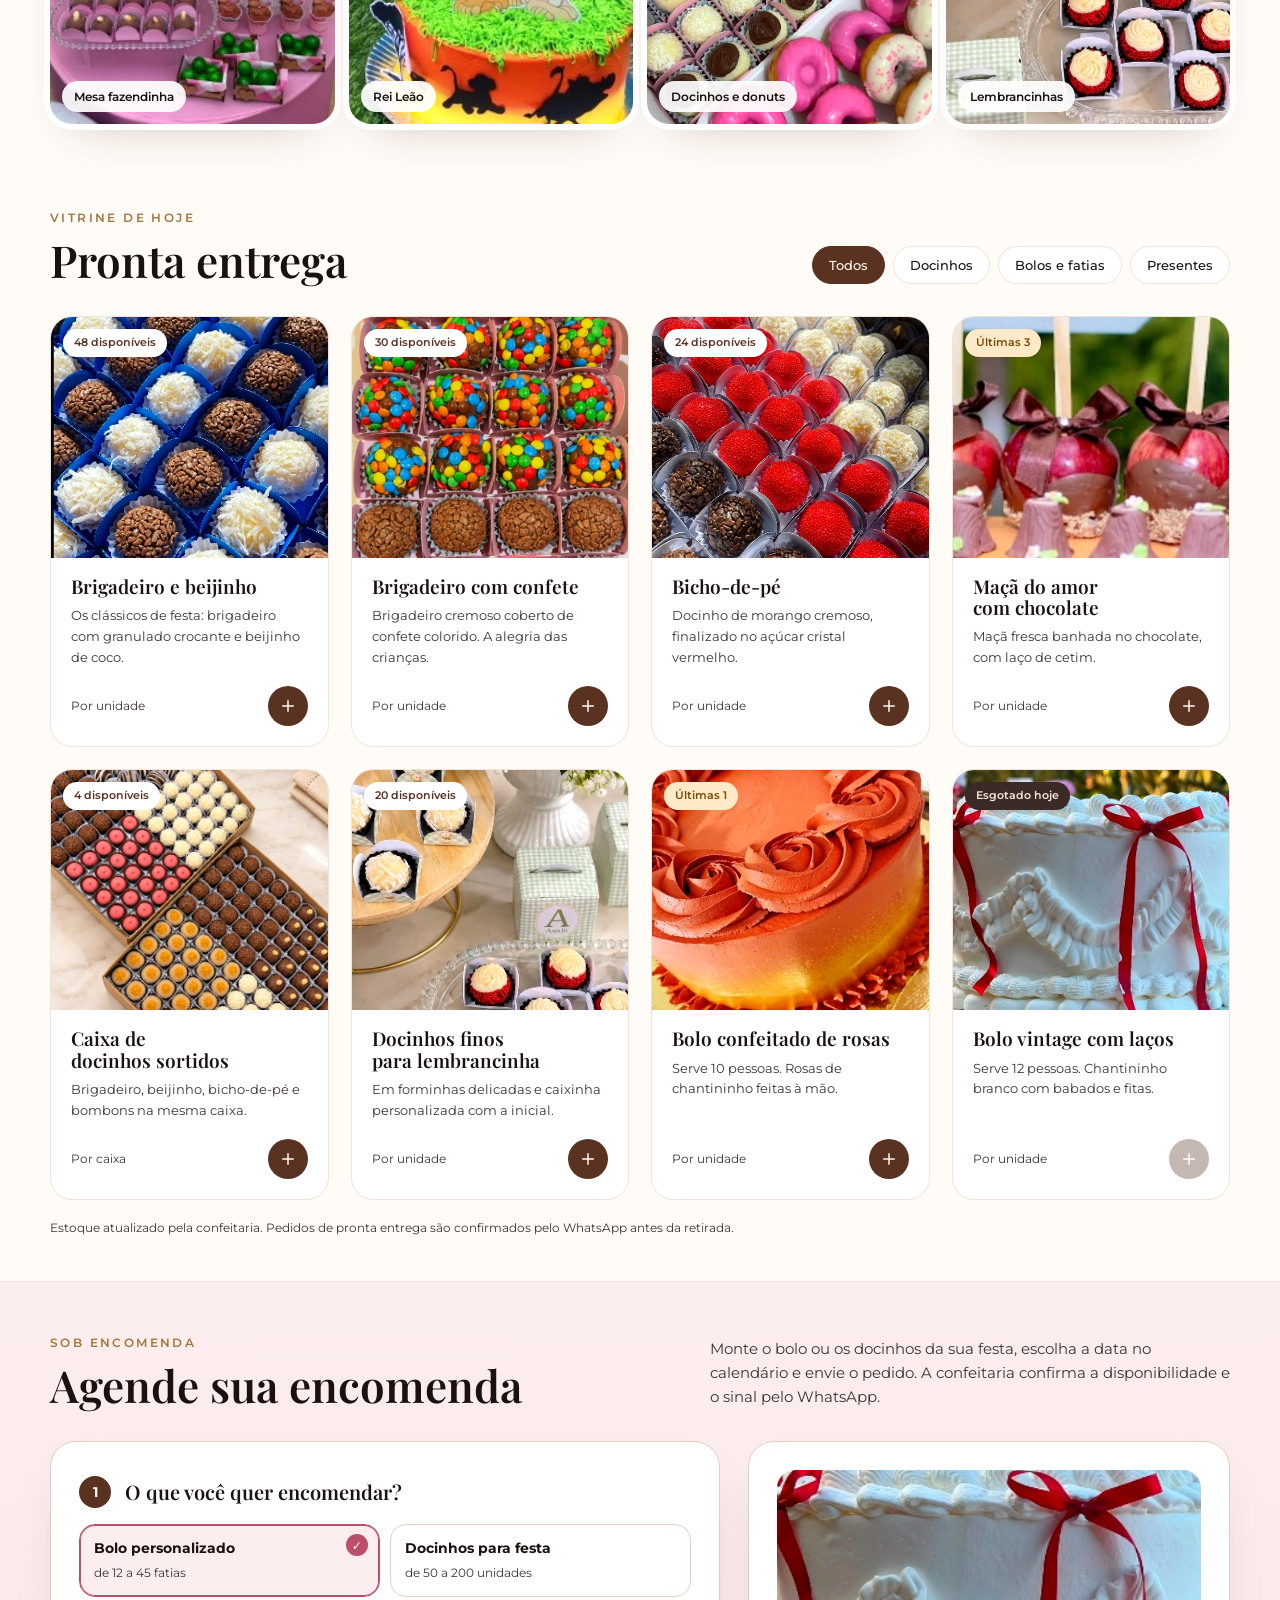
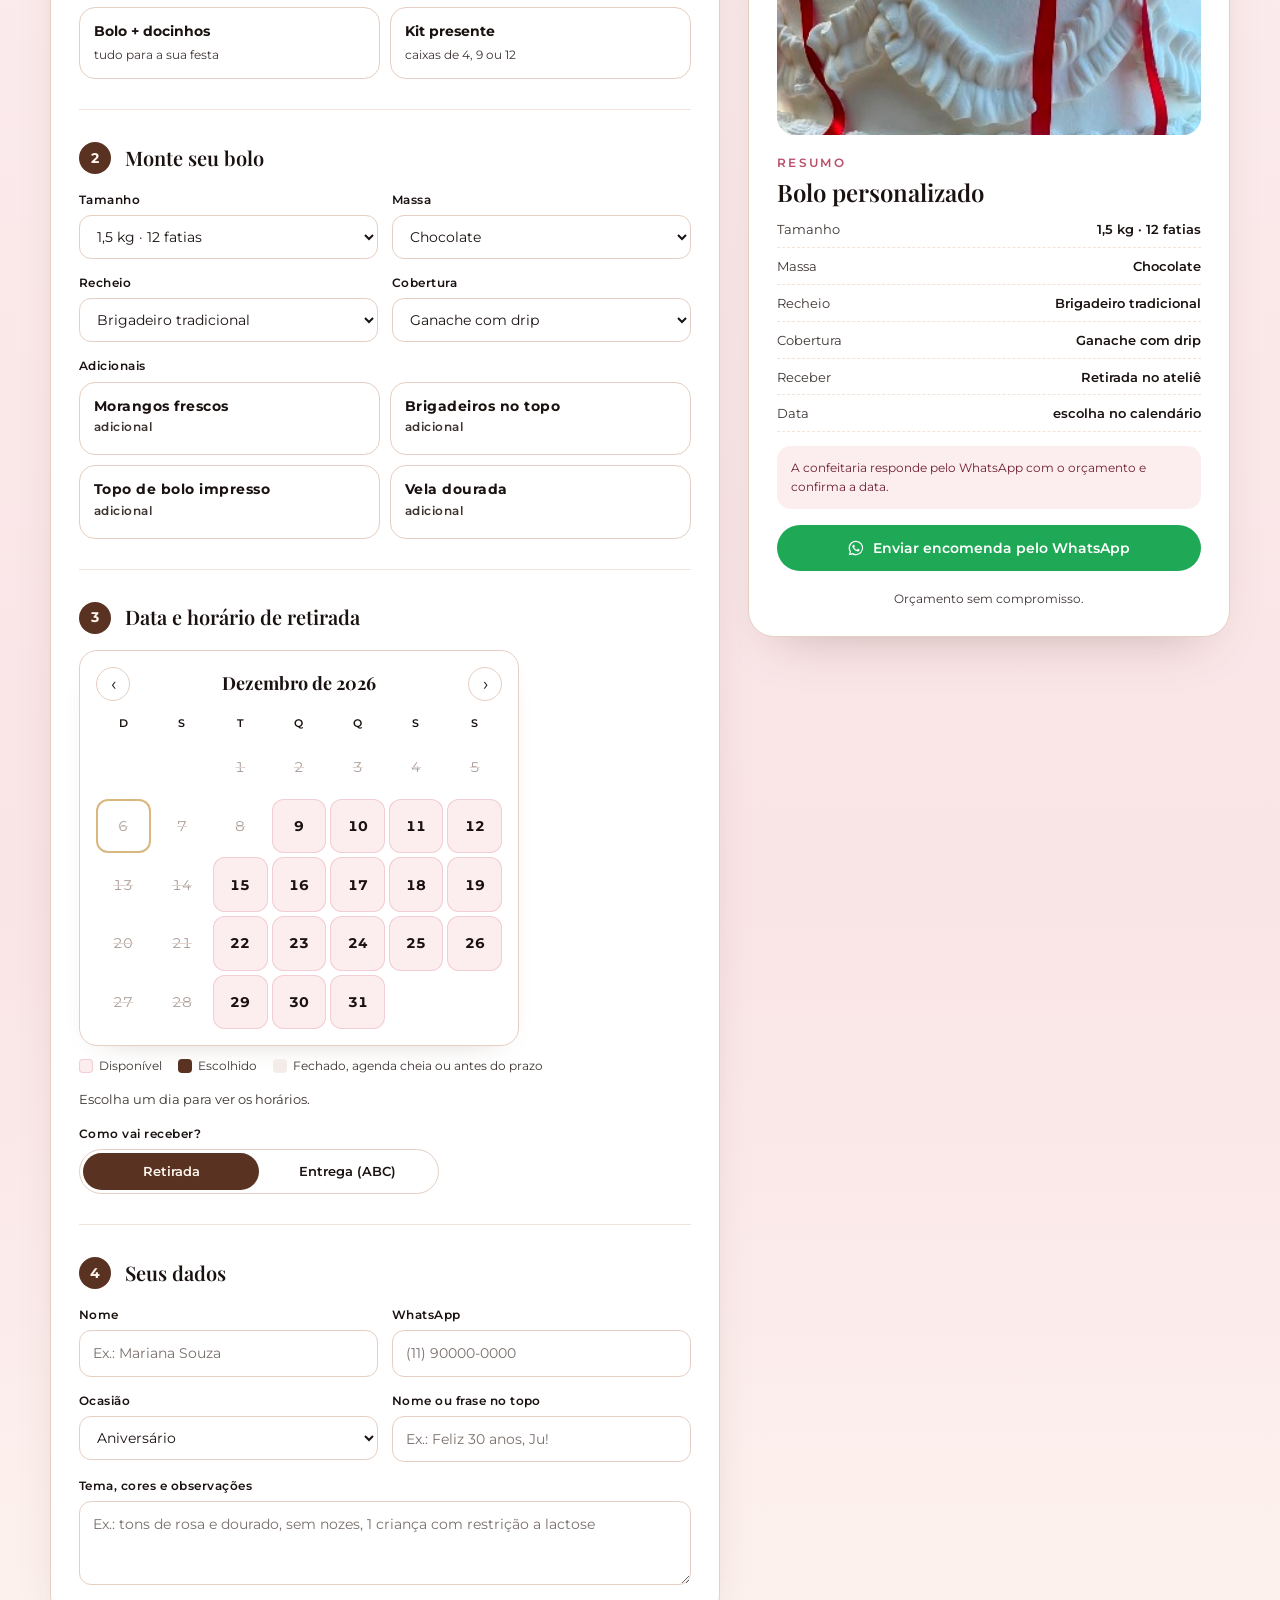
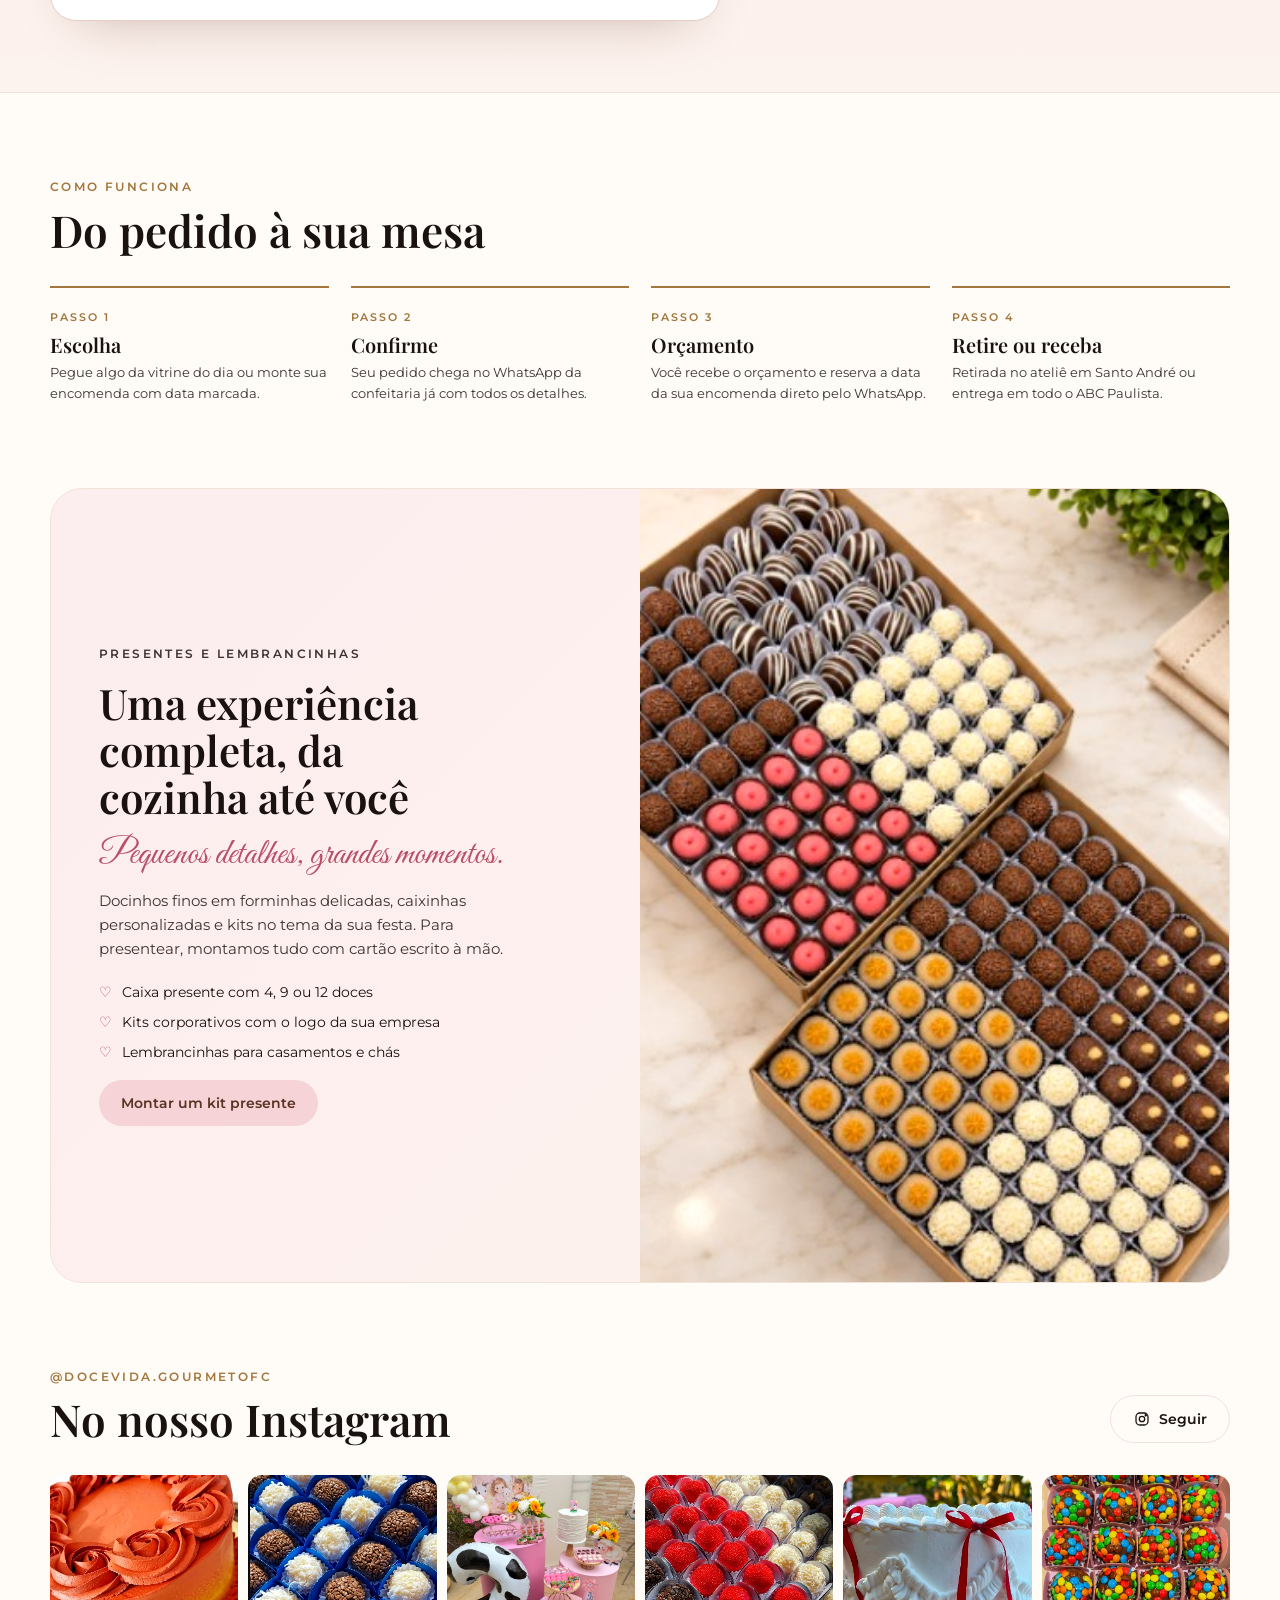
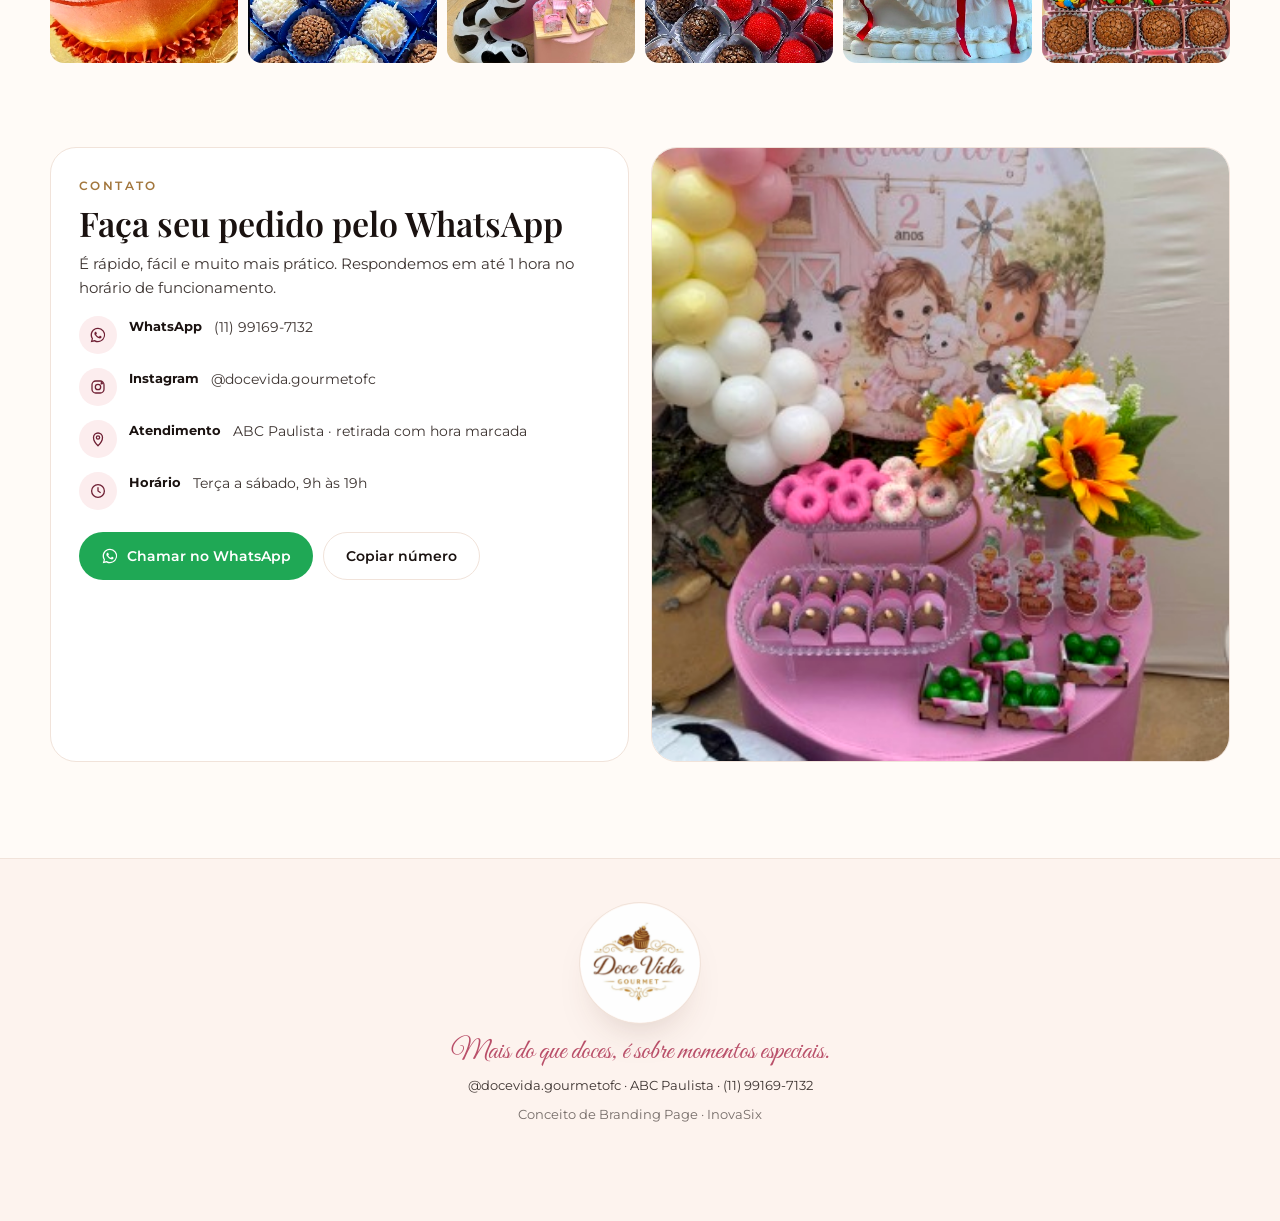
==== commit 637729a7: "layout" ====
--- a/doce-vida-gourmet/doce-vida-gourmet/index.html
+++ b/doce-vida-gourmet/doce-vida-gourmet/index.html
@@ -10,7 +10,7 @@
 <link rel="apple-touch-icon" href="img/logo-dv.png">
 <link rel="preconnect" href="https://fonts.googleapis.com">
 <link rel="stylesheet" href="https://fonts.googleapis.com/css2?family=Playfair+Display:ital,wght@0,500;0,600;0,700;1,500&family=Montserrat:wght@400;500;600;700&family=Great+Vibes&display=swap">
-<link rel="stylesheet" href="css/style.css?v=5">
+<link rel="stylesheet" href="css/style.css?v=7">
 </head>
 <body>
 <svg width="0" height="0" style="position:absolute" aria-hidden="true">
--- a/doce-vida-gourmet/doce-vida-gourmet/css/style.css
+++ b/doce-vida-gourmet/doce-vida-gourmet/css/style.css
@@ -313,3 +313,36 @@
 .lines div{border-bottom:1px dashed var(--line);padding-bottom:7px}
 .lines span:first-child{color:var(--ink-2)}
 .lines span:last-child{color:var(--ink);font-weight:600}
+
+/* ---------- Hero em destaque: fundo chocolate ---------- */
+.hero{position:relative;padding-block:64px 88px}
+.hero::before{content:"";position:absolute;z-index:-1;top:0;bottom:0;left:calc(50% - 50vw);right:calc(50% - 50vw);
+  background:
+    radial-gradient(circle at 12% 18%,rgba(226,193,140,.22) 0 3px,transparent 60px),
+    radial-gradient(circle at 44% 82%,rgba(246,198,203,.16) 0 4px,transparent 90px),
+    radial-gradient(circle at 60% 12%,rgba(226,193,140,.18) 0 3px,transparent 70px),
+    radial-gradient(circle at 92% 70%,rgba(226,193,140,.22) 0 5px,transparent 110px),
+    radial-gradient(ellipse 700px 520px at 78% 45%,rgba(197,154,90,.28),transparent 70%),
+    radial-gradient(ellipse 600px 500px at 8% 100%,rgba(185,79,105,.18),transparent 70%),
+    linear-gradient(135deg,#24120C 0%,#3A1D13 45%,#4A2618 70%,#2A150E 100%)}
+.hero .eyebrow{color:var(--ouro-2)}
+.hero .hello{color:#F4B6C4}
+.hero h1{color:#FFF6EE}
+.hero h1 em{color:#F4A7B9}
+.hero .lead{color:#EADBD2}
+.hero .btn-dark{background:#F6C9D1;color:#2A120B}
+.hero .btn-rosa{background:transparent;color:#FFF6EE;box-shadow:inset 0 0 0 1.5px rgba(255,246,238,.55)}
+.hero .btn-rosa:hover{background:rgba(255,246,238,.08)}
+.hero .facts{border-top-color:rgba(255,246,238,.16);color:#D9C7BD}
+.hero .facts strong{color:#FFF6EE}
+.hero .muted{color:#D9C7BD}
+.hero-img .tag .muted{color:var(--ink-2)}
+.hero-img .main{border-color:rgba(255,255,255,.9);box-shadow:0 30px 60px -24px rgba(0,0,0,.6)}
+.hero-img::before{border-color:rgba(226,193,140,.55)}
+.hero :focus-visible{outline-color:var(--ouro-2)}
+.cats{position:relative;z-index:1;margin-top:-40px;box-shadow:0 20px 40px -28px rgba(42,21,14,.45)}
+@media (max-width:860px){.hero{padding-block:36px 76px}}
+
+/* Hero: foto inteira, sem moldura */
+.hero-img::before{display:none}
+.hero-img .main{aspect-ratio:auto;height:auto;border:0;border-radius:24px;object-fit:contain}
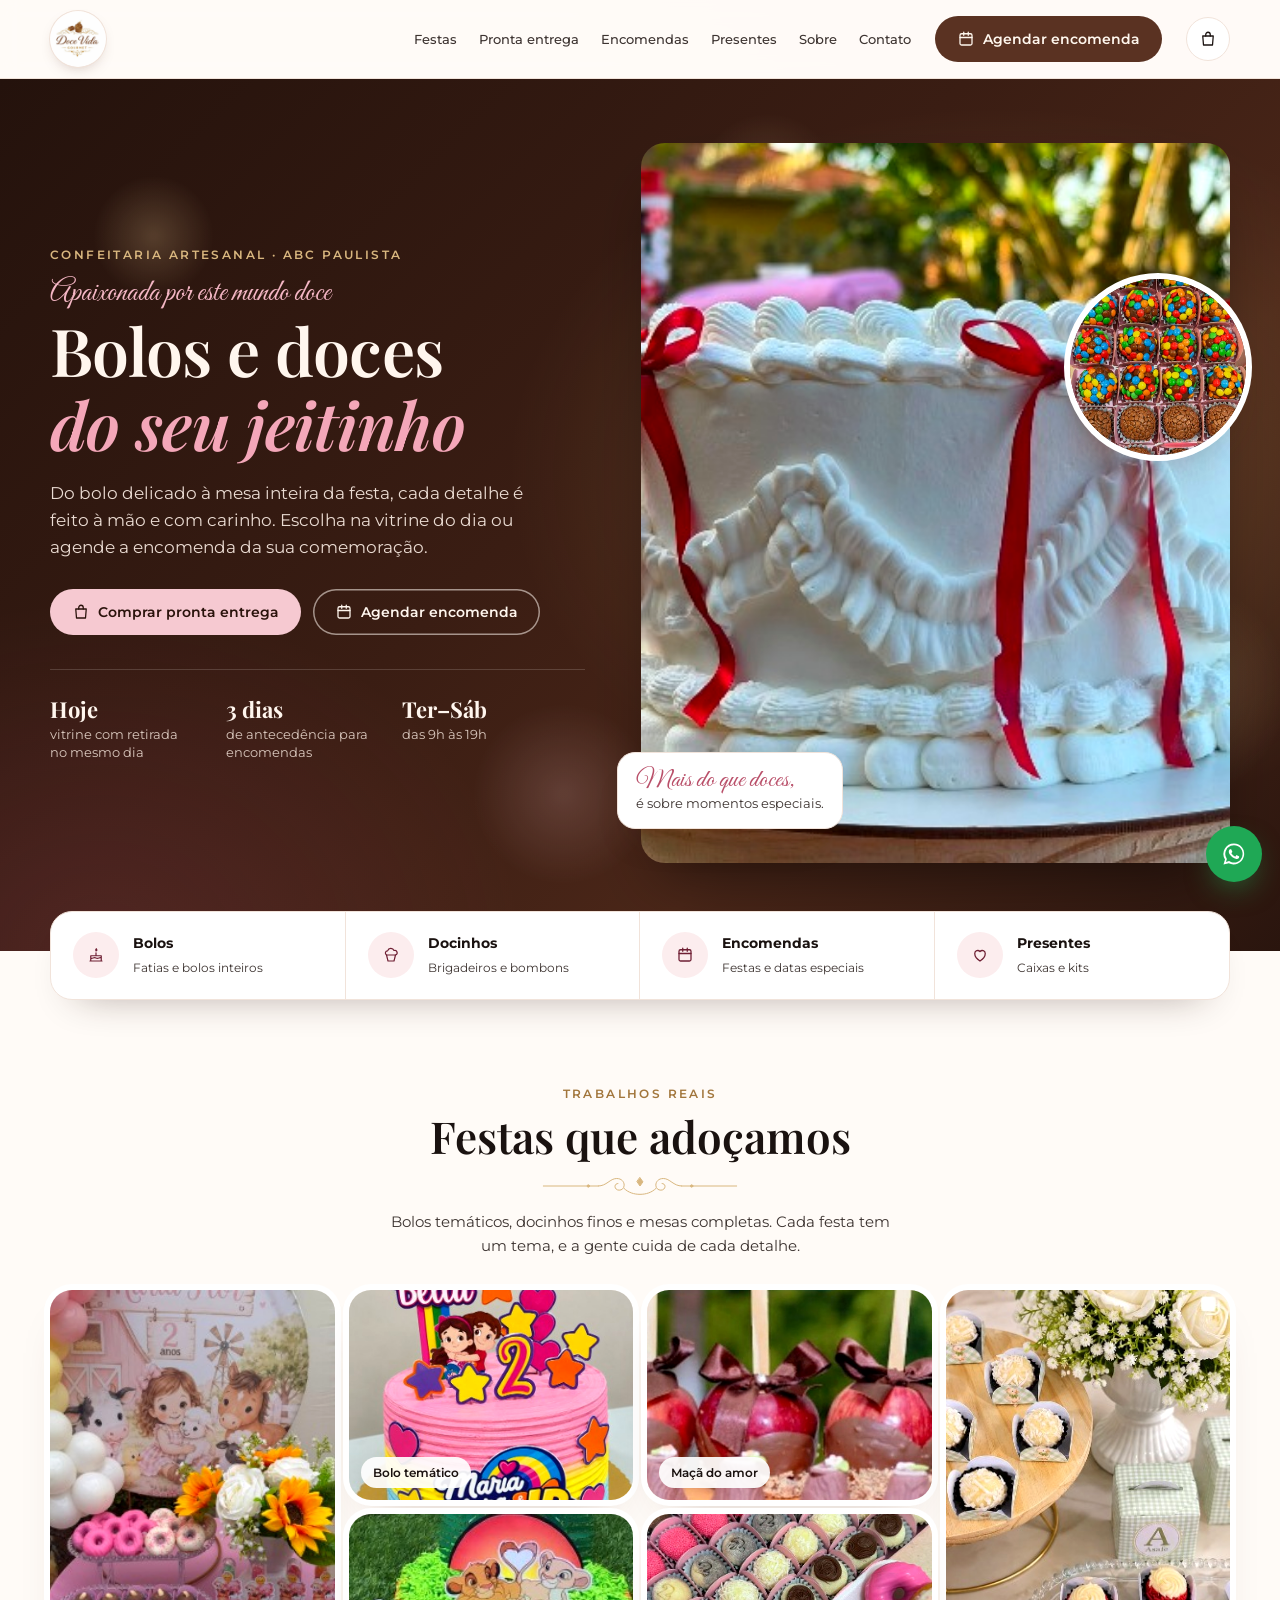
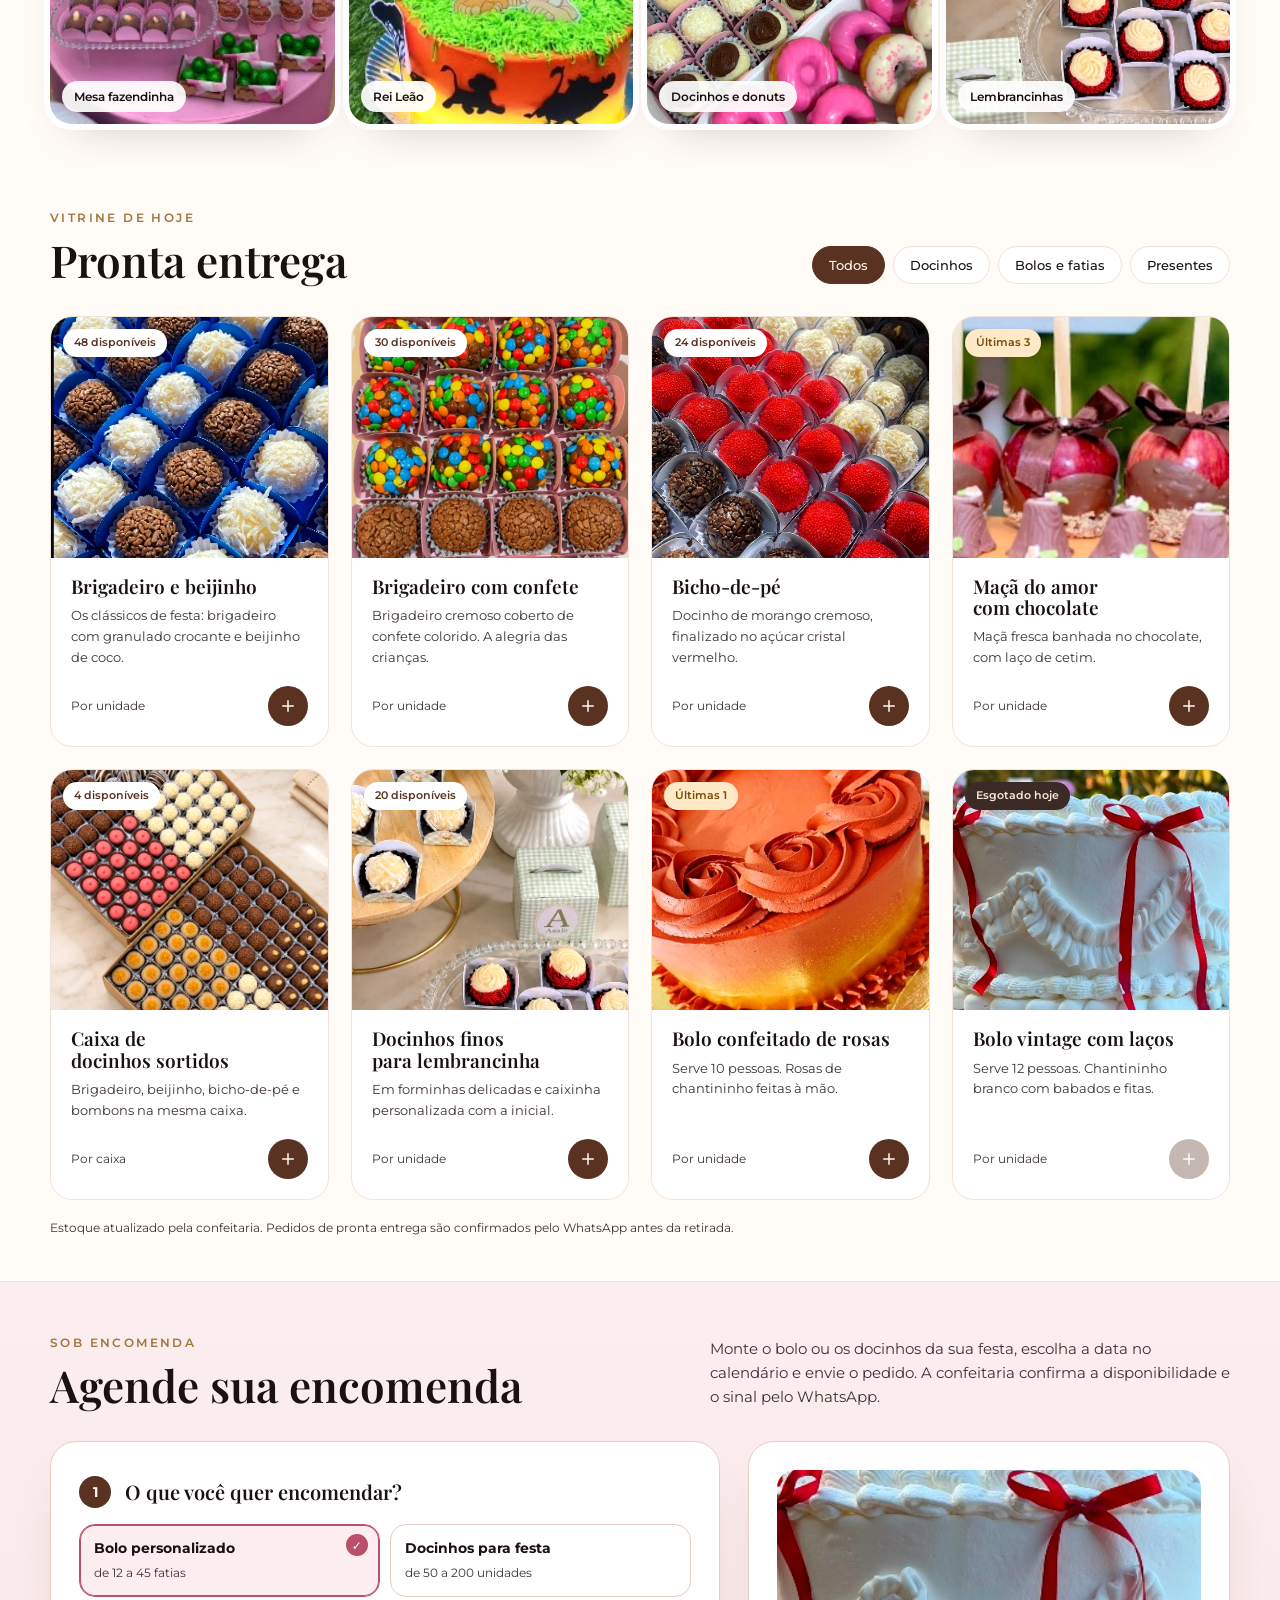
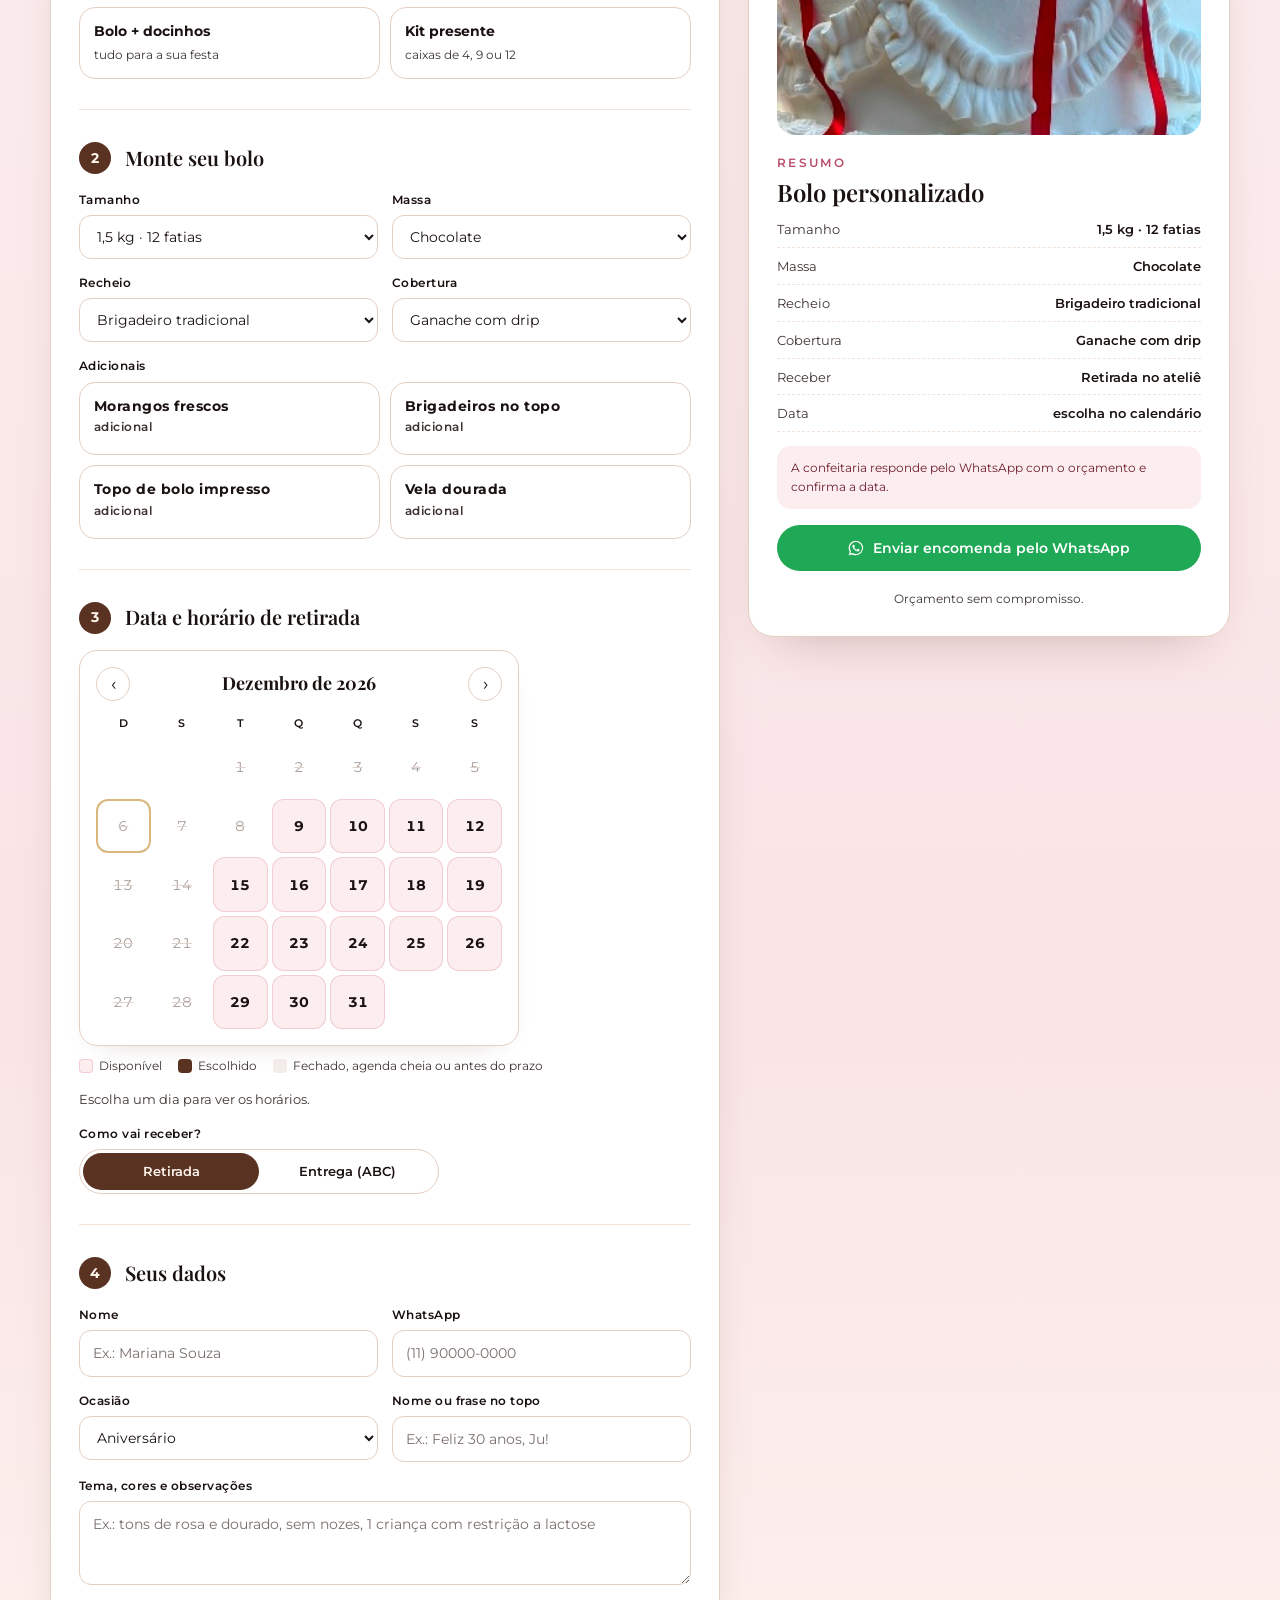
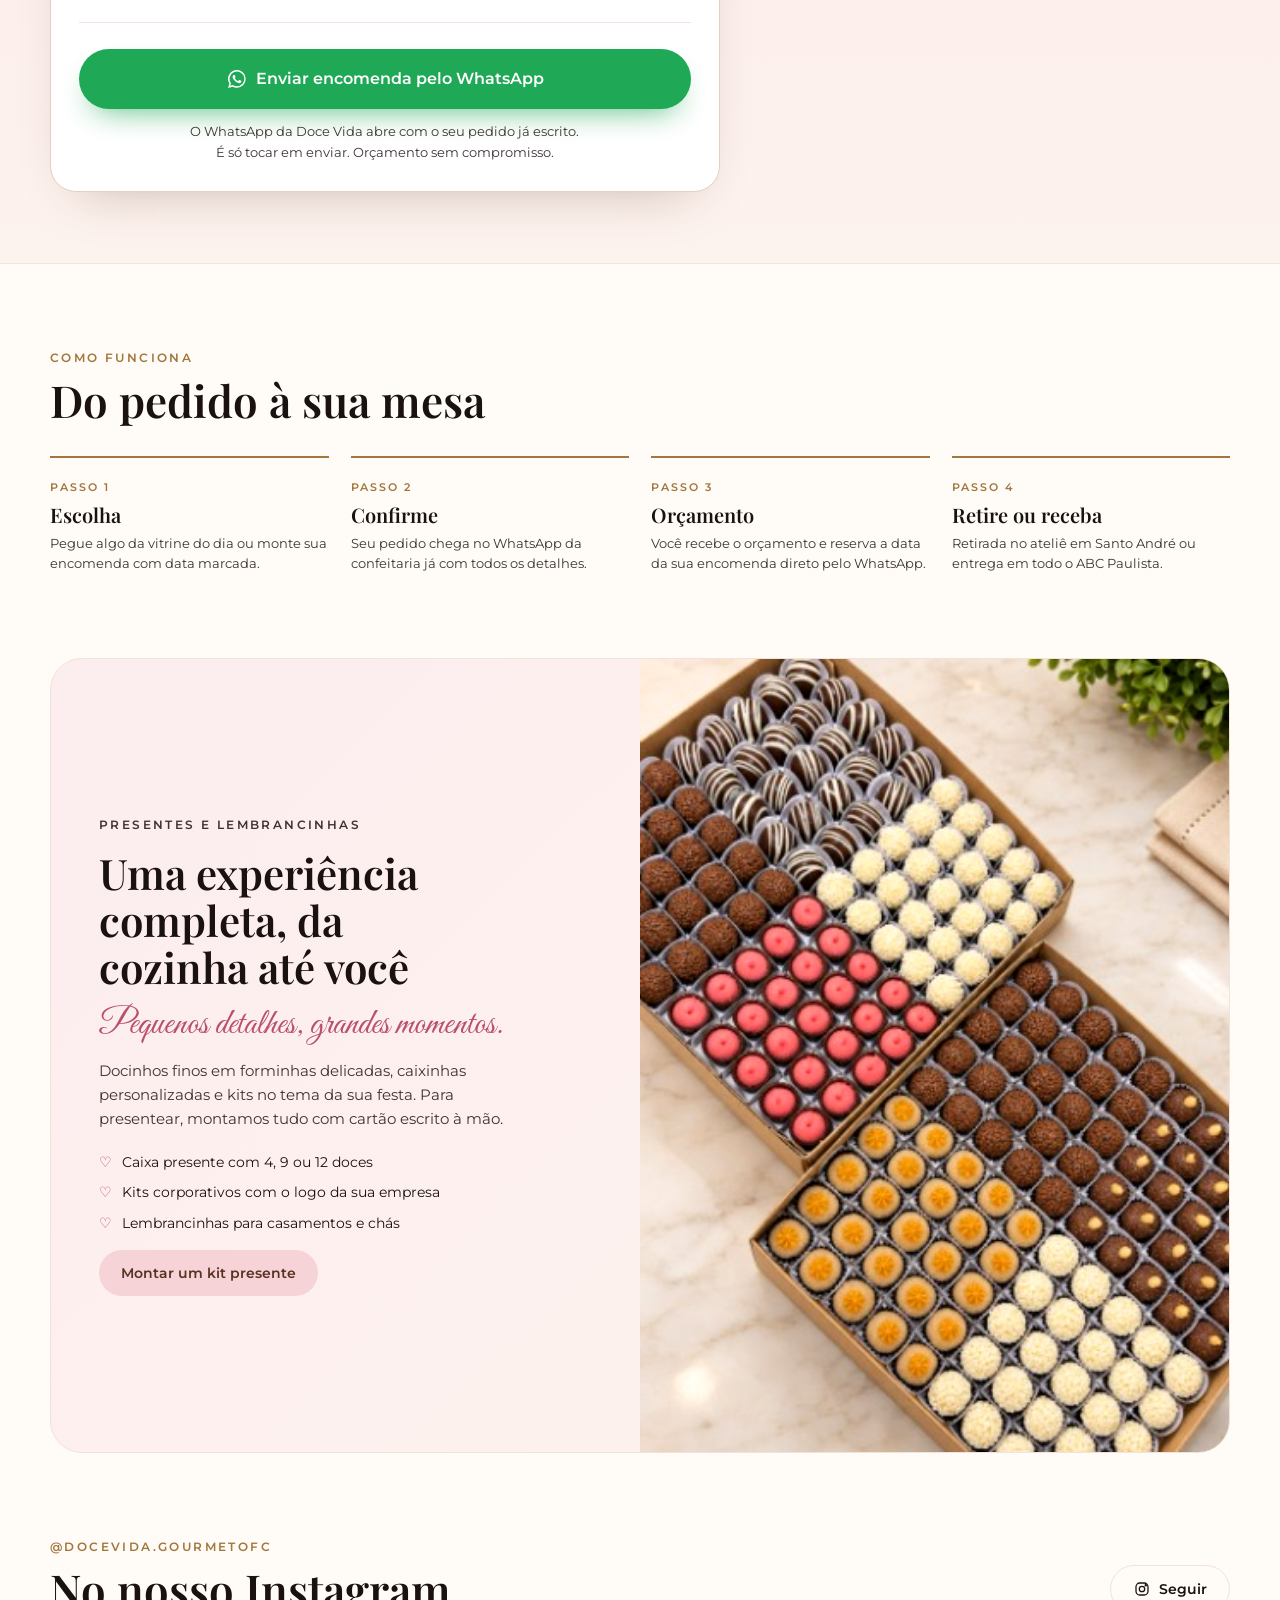
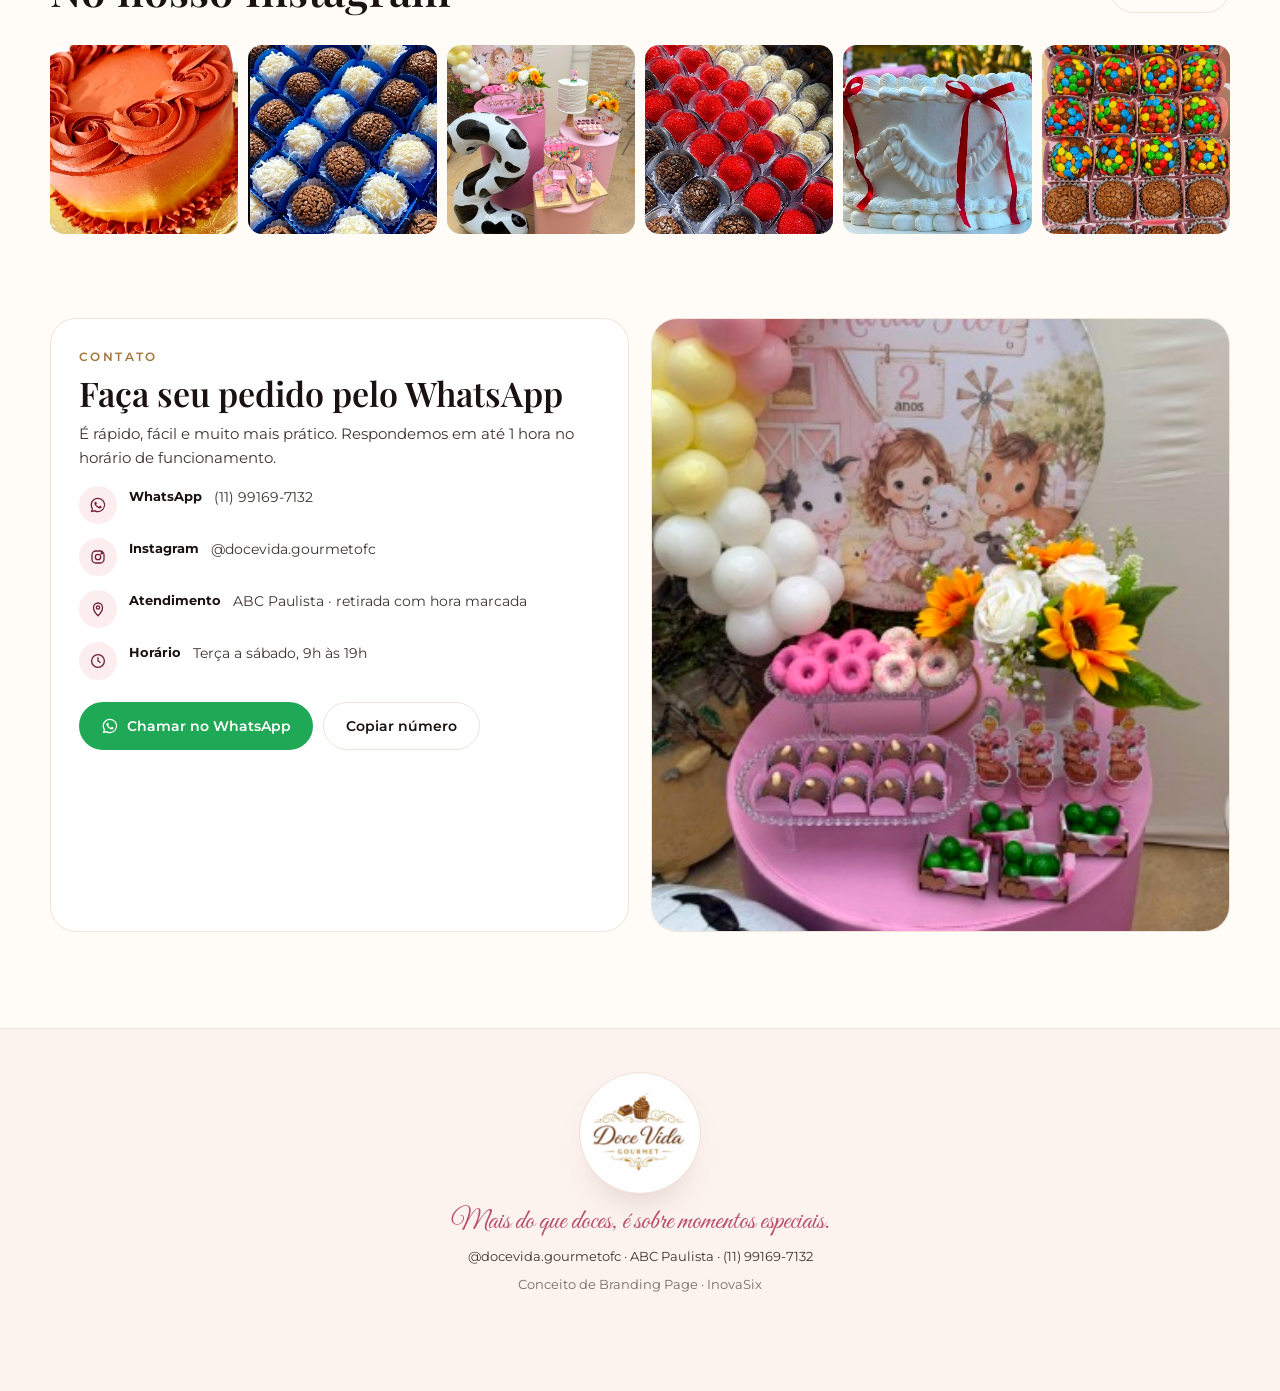
==== commit a3ba8e8b: "tes serviço" ====
--- a/doce-vida-gourmet/doce-vida-gourmet/index.html
+++ b/doce-vida-gourmet/doce-vida-gourmet/index.html
@@ -10,7 +10,7 @@
 <link rel="apple-touch-icon" href="img/logo-dv.png">
 <link rel="preconnect" href="https://fonts.googleapis.com">
 <link rel="stylesheet" href="https://fonts.googleapis.com/css2?family=Playfair+Display:ital,wght@0,500;0,600;0,700;1,500&family=Montserrat:wght@400;500;600;700&family=Great+Vibes&display=swap">
-<link rel="stylesheet" href="css/style.css?v=7">
+<link rel="stylesheet" href="css/style.css?v=8">
 </head>
 <body>
 <svg width="0" height="0" style="position:absolute" aria-hidden="true">
@@ -164,7 +164,7 @@
                 <button type="button" id="encEnt" aria-pressed="false">Entrega (ABC)</button>
               </div>
             </div>
-            <div class="f full" id="encEndWrap" hidden><label for="encEnd">Endereço de entrega</label><input id="encEnd" placeholder="Rua, número, bairro e cidade" autocomplete="street-address"></div>
+            <div class="f full" id="encEndWrap" hidden><label for="encEnd">Endereço de entrega</label><input id="encEnd" placeholder="Rua, número, bairro e cidade" autocomplete="street-address"><div class="err" id="errEnd" hidden>Informe o endereço de entrega.</div></div>
           </div>
         </div>
 
@@ -177,6 +177,11 @@
             <div class="f"><label for="topo">Nome ou frase no topo</label><input id="topo" placeholder="Ex.: Feliz 30 anos, Ju!"></div>
             <div class="f full"><label for="obs">Tema, cores e observações</label><textarea id="obs" placeholder="Ex.: tons de rosa e dourado, sem nozes, 1 criança com restrição a lactose"></textarea></div>
           </div>
+        </div>
+
+        <div class="send">
+          <button class="btn btn-zap btn-send" type="submit"><svg class="i"><use href="#i-zap"/></svg>Enviar encomenda pelo WhatsApp</button>
+          <p>O WhatsApp da Doce Vida abre com o seu pedido já escrito. É só tocar em enviar. Orçamento sem compromisso.</p>
         </div>
       </div>
 
@@ -309,7 +314,7 @@
   <div class="box">
     <p class="eyebrow">Quase lá</p>
     <h3 id="mTitle" style="font-size:26px;margin:6px 0 10px">Seu pedido está pronto</h3>
-    <p class="muted" style="font-size:14px;margin-bottom:12px">Toque em "Abrir WhatsApp" para enviar a mensagem abaixo para <b>(11) 99169-7132</b>. Se o WhatsApp não abrir, copie o texto e envie manualmente.</p>
+    <p class="muted" id="mHint" style="font-size:14px;margin-bottom:12px">Toque em "Abrir WhatsApp" para enviar a mensagem abaixo para <b>(11) 99169-7132</b>. Se o WhatsApp não abrir, copie o texto e envie manualmente.</p>
     <pre id="mMsg"></pre>
     <div class="acts">
       <a class="btn btn-zap" id="mZap" href="#" target="_blank" rel="noopener"><svg class="i"><use href="#i-zap"/></svg>Abrir WhatsApp</a>
@@ -320,6 +325,6 @@
 </div>
 <div class="toast" id="toast" hidden></div>
 
-<script src="js/app.js?v=2"></script>
+<script src="js/app.js?v=3"></script>
 </body>
 </html>
--- a/doce-vida-gourmet/doce-vida-gourmet/css/style.css
+++ b/doce-vida-gourmet/doce-vida-gourmet/css/style.css
@@ -346,3 +346,10 @@
 /* Hero: foto inteira, sem moldura */
 .hero-img::before{display:none}
 .hero-img .main{aspect-ratio:auto;height:auto;border:0;border-radius:24px;object-fit:contain}
+
+/* Botão de envio no fim do formulário */
+.send{margin-top:30px;padding-top:26px;border-top:1px solid var(--line);display:grid;gap:12px;justify-items:center;text-align:center}
+.btn-send{width:100%;justify-content:center;font-size:16px;padding:17px 24px;box-shadow:0 14px 30px -14px rgba(31,168,85,.8)}
+.btn-send svg.i{width:22px;height:22px}
+.btn-send:hover{background:#1A9A4D}
+.send p{font-size:13px;color:var(--ink-2);max-width:44ch}
